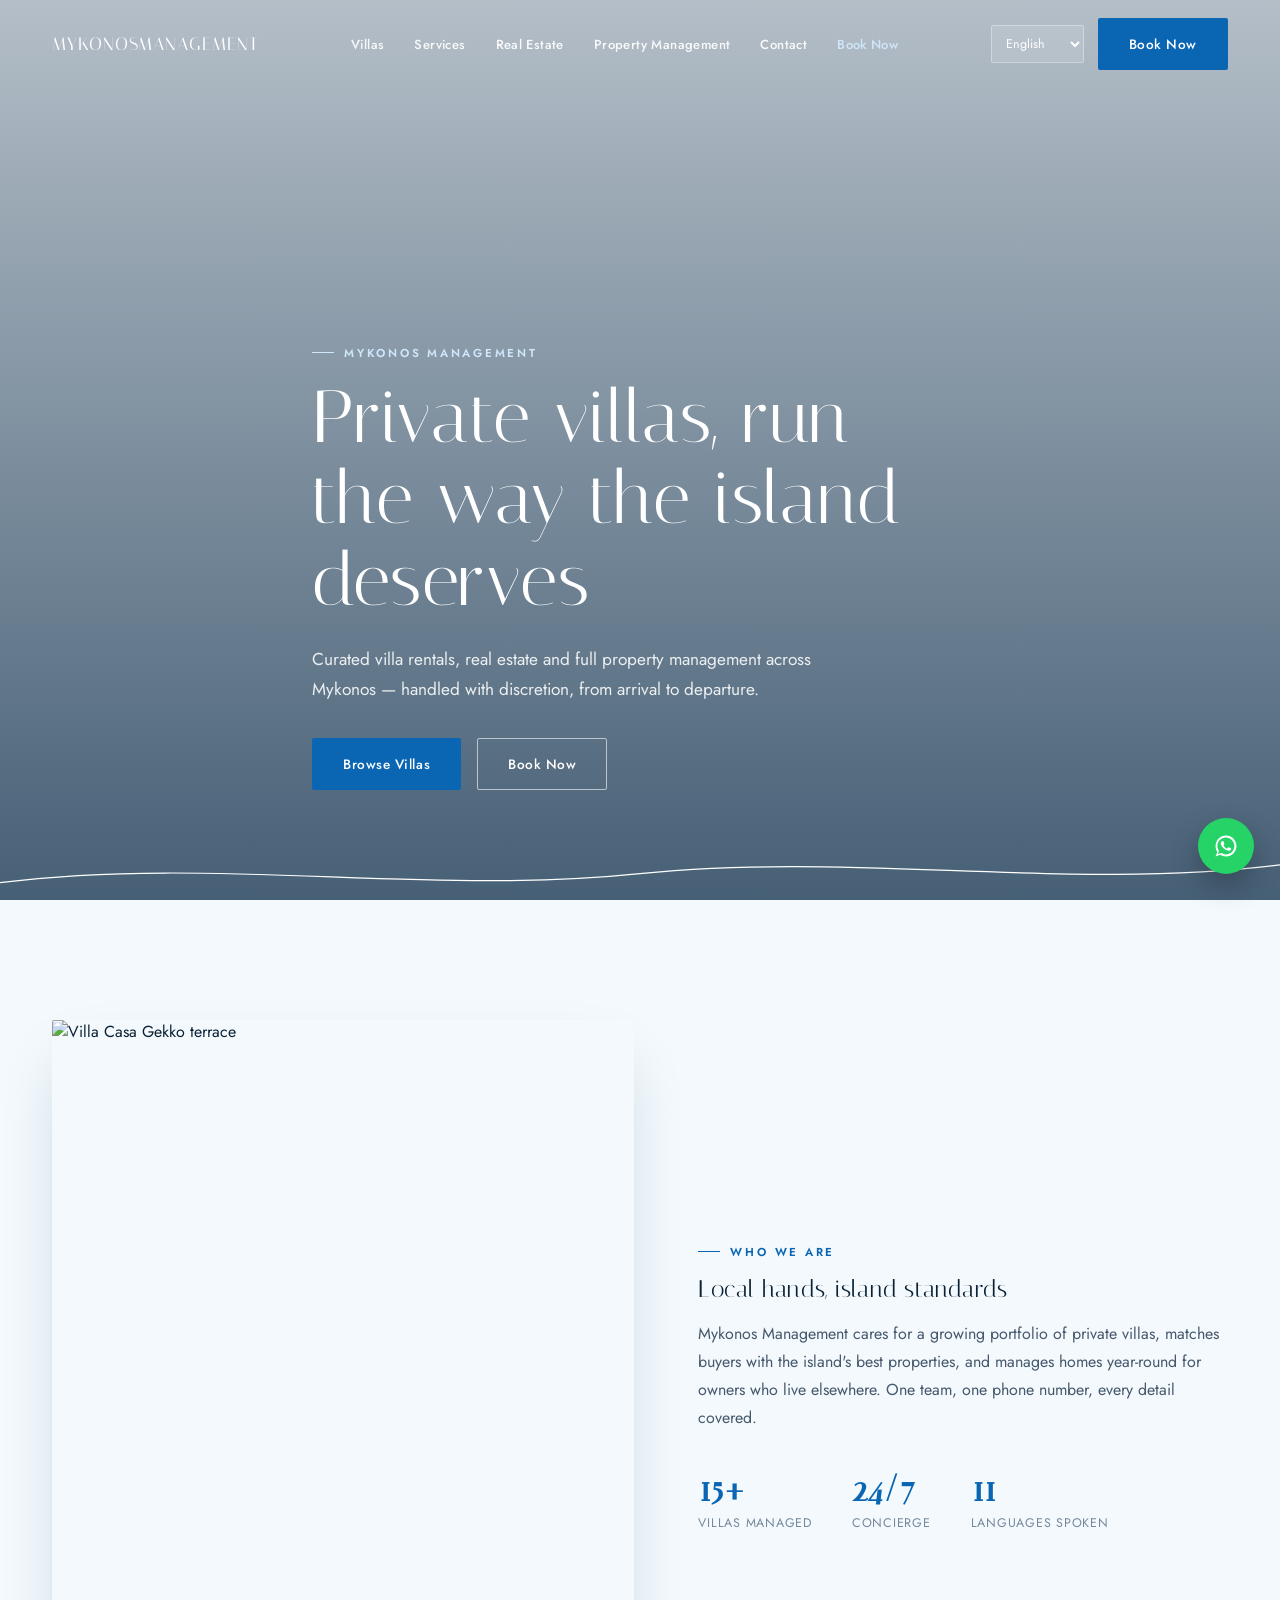
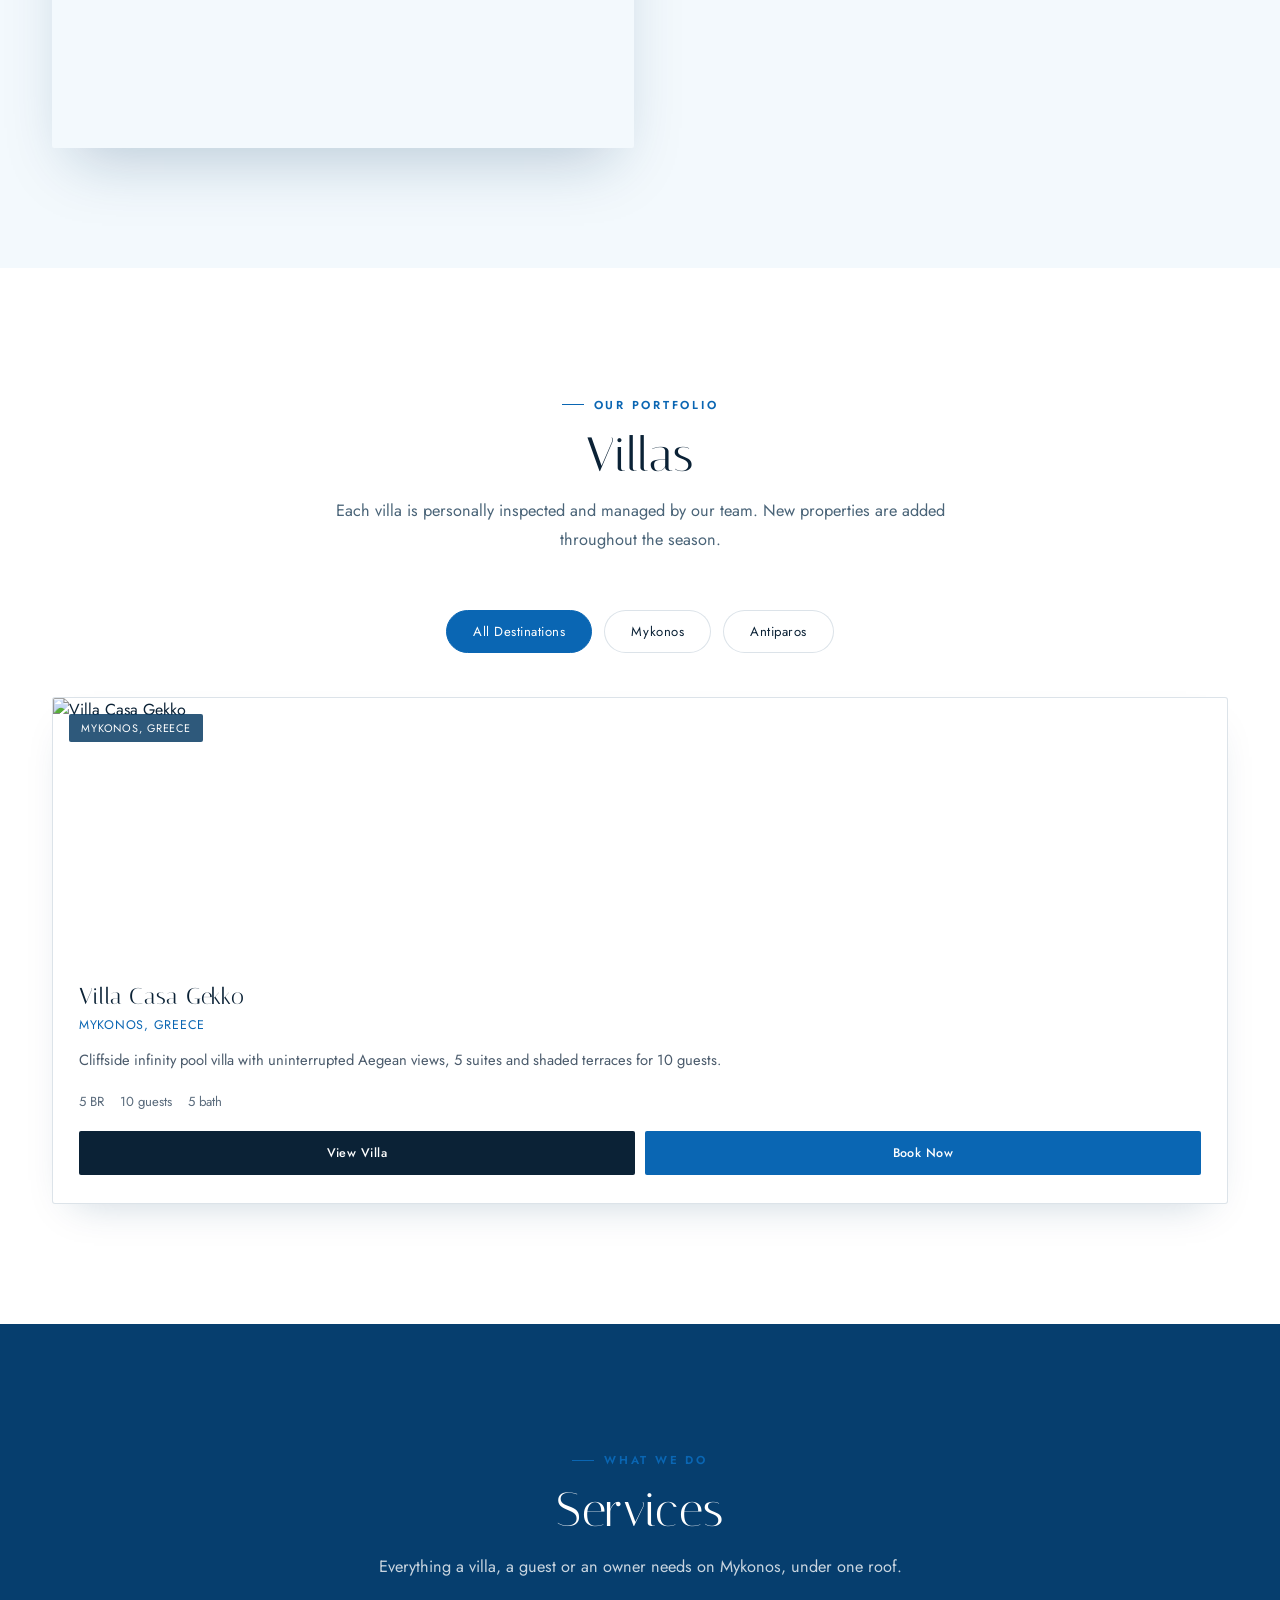
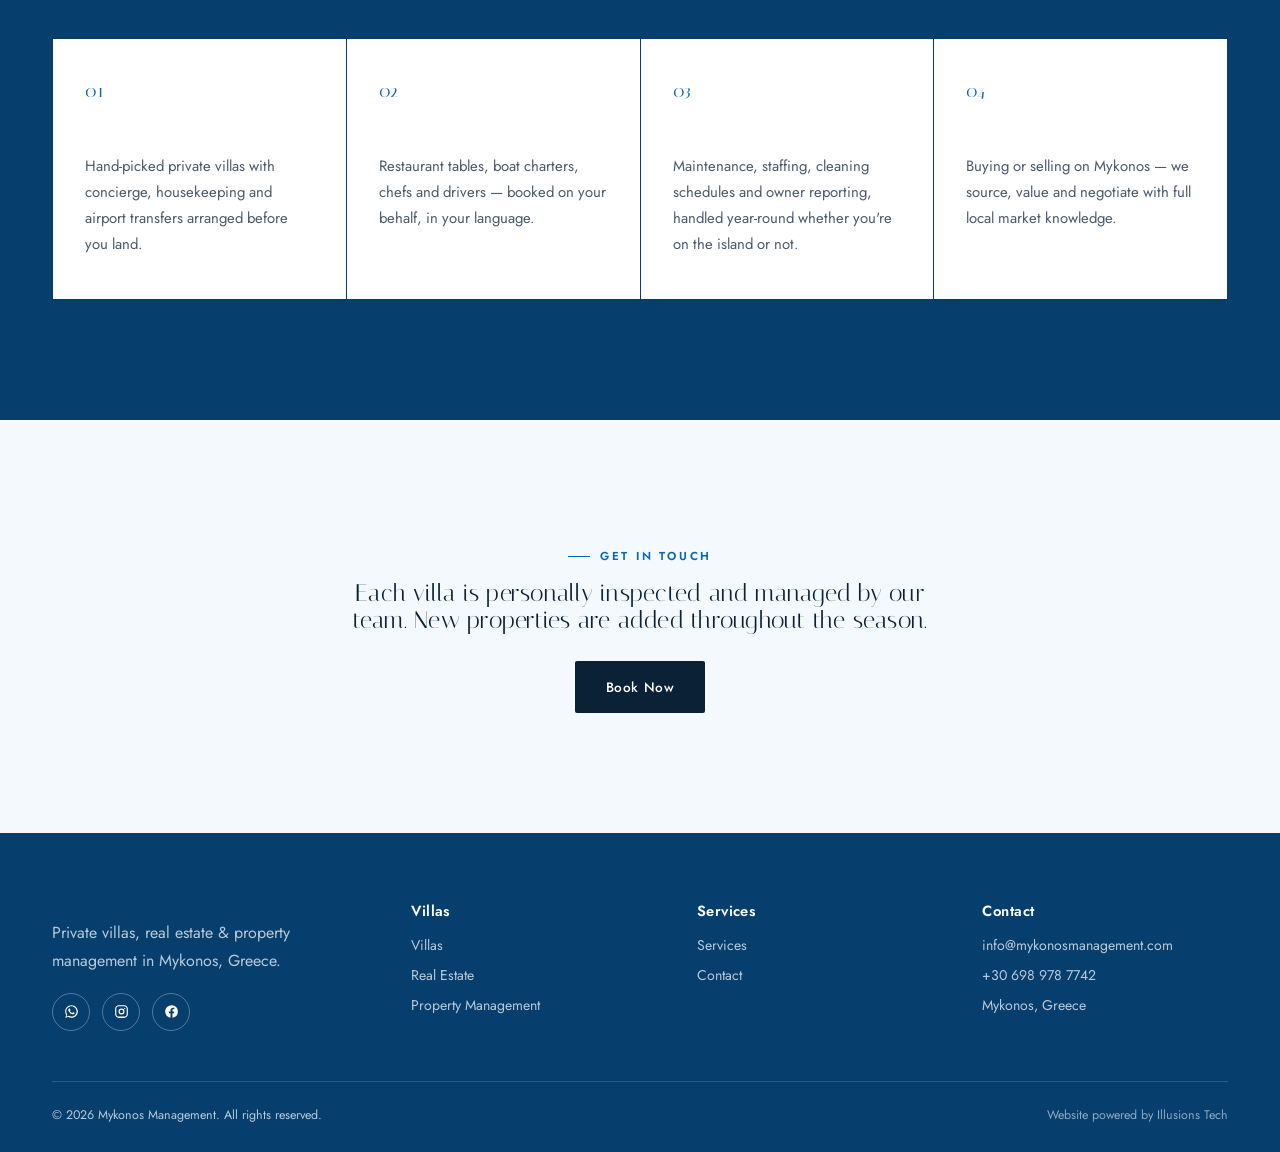
==== index.html @ d759ee47 "Add files via upload" ====
<!DOCTYPE html>
<html lang="en">
<head>
  <meta charset="UTF-8">
  <meta name="viewport" content="width=device-width, initial-scale=1.0">
  <link rel="icon" type="image/jpeg" href="https://i.ibb.co/tTmDKdsp/Whats-App-Image-2026-06-18-at-21-40-55.jpg">
  <link rel="stylesheet" href="assets/css/style.css">
  <title>Mykonos Management — Private Villas, Real Estate &amp; Property Management</title>
  <meta name="description" content="Mykonos Management — private villa rentals, real estate and full property management across Mykonos, Greece.">
  <meta property="og:title" content="Mykonos Management — Private Villas, Real Estate &amp; Property Management">
  <meta property="og:description" content="Mykonos Management — private villa rentals, real estate and full property management across Mykonos, Greece.">
  <meta property="og:type" content="website">

</head>
<body>
  <div id="preloader">
    <img src="https://i.ibb.co/tTmDKdsp/Whats-App-Image-2026-06-18-at-21-40-55.jpg" alt="Mykonos Management" onerror="this.style.display='none'">
    <div class="preloader-bar"><i></i></div>
    <span class="preloader-text">Mykonos Management</span>
  </div>

  <header class="site-header">
    <div class="container header-row">
      <a href="index.html" class="brand">
        <img src="https://i.ibb.co/tTmDKdsp/Whats-App-Image-2026-06-18-at-21-40-55.jpg" alt="Mykonos Management" class="brand-logo" onerror="this.style.display='none'; this.nextElementSibling.style.display='inline-flex';">
        <span class="brand-text" style="display:none;">MYKONOS <b>MANAGEMENT</b></span>
      </a>
      <nav class="main-nav">
        <a href="villas.html" data-i18n="nav_villas">Villas</a>
        <a href="services.html" data-i18n="nav_services">Services</a>
        <a href="real-estate.html" data-i18n="nav_realestate">Real Estate</a>
        <a href="property-management.html" data-i18n="nav_propmgmt">Property Management</a>
        <a href="contact.html" data-i18n="nav_contact">Contact</a>
        <a href="#" data-open-booking data-villa="" data-i18n="nav_book" style="color:#cfe7fb;">Book Now</a>
      </nav>
      <div class="header-actions">
        <select class="lang-select"></select>
        <a href="#" class="btn btn-gold" data-open-booking data-villa="" data-i18n="nav_book">Book Now</a>
        <button class="nav-toggle">&#9776;</button>
      </div>
    </div>
  </header>


  <section class="hero">
    <div class="container hero-inner">
      <div class="eyebrow" data-i18n="hero_eyebrow">Mykonos Management</div>
      <h1 data-i18n="hero_title">Private villas, run the way the island deserves</h1>
      <p class="lead" data-i18n="hero_sub">Curated villa rentals, real estate and full property management across Mykonos — handled with discretion, from arrival to departure.</p>
      <div class="hero-cta">
        <a href="villas.html" class="btn btn-gold" data-i18n="hero_cta">Browse Villas</a>
        <a href="#" class="btn btn-outline" data-open-booking data-i18n="hero_cta2">Book Now</a>
      </div>
    </div>
    <div class="horizon">
      <svg viewBox="0 0 1440 60" preserveAspectRatio="none"><path d="M0,40 C240,10 480,55 720,30 C960,5 1200,50 1440,20" /></svg>
    </div>
  </section>

  <section class="bg-sand">
    <div class="container about-grid reveal">
      <div class="about-media">
        <img src="https://i.ibb.co/Fj5V86J/709554853.jpg" alt="Villa Casa Gekko terrace">
      </div>
      <div>
        <div class="eyebrow" data-i18n="about_eyebrow">Who we are</div>
        <h2 data-i18n="about_title">Local hands, island standards</h2>
        <p style="margin-top:18px;color:#46586c;" data-i18n="about_text">Mykonos Management cares for a growing portfolio of private villas, matches buyers with the island's best properties, and manages homes year-round for owners who live elsewhere. One team, one phone number, every detail covered.</p>
        <div class="stat-row">
          <div class="stat"><b>15+</b><span>Villas Managed</span></div>
          <div class="stat"><b>24/7</b><span>Concierge</span></div>
          <div class="stat"><b>11</b><span>Languages Spoken</span></div>
        </div>
      </div>
    </div>
  </section>

  <section>
    <div class="container">
      <div class="section-head center reveal">
        <div class="eyebrow" data-i18n="villas_eyebrow">Our Portfolio</div>
        <h2 data-i18n="villas_title">Villas</h2>
        <p data-i18n="villas_sub">Each villa is personally inspected and managed by our team. New properties are added throughout the season.</p>
      </div>
      <div class="dest-tabs reveal" id="homeDestTabs">
        <button class="dest-tab active" data-dest="all" data-i18n="dest_all">All Destinations</button>
        <button class="dest-tab" data-dest="mykonos" data-i18n="dest_mykonos">Mykonos</button>
        <button class="dest-tab" data-dest="antiparos" data-i18n="dest_antiparos">Antiparos</button>
      </div>
      <div class="villas-grid reveal" id="villaGrid"></div>
    </div>
  </section>

  <section class="bg-navy">
    <div class="container">
      <div class="section-head center reveal">
        <div class="eyebrow" data-i18n="services_eyebrow">What we do</div>
        <h2 data-i18n="services_title" style="color:#fff;">Services</h2>
        <p data-i18n="services_sub">Everything a villa, a guest or an owner needs on Mykonos, under one roof.</p>
      </div>
    </div>
    <div class="container reveal">
      <div class="services-grid">
        <div class="service-card"><span class="service-num">01</span><h3 data-i18n="service_1_title">Villa Rentals</h3><p data-i18n="service_1_text">Hand-picked private villas with concierge, housekeeping and airport transfers arranged before you land.</p></div>
        <div class="service-card"><span class="service-num">02</span><h3 data-i18n="service_2_title">Guest Concierge</h3><p data-i18n="service_2_text">Restaurant tables, boat charters, chefs and drivers — booked on your behalf, in your language.</p></div>
        <div class="service-card"><span class="service-num">03</span><h3 data-i18n="service_3_title">Property Management</h3><p data-i18n="service_3_text">Maintenance, staffing, cleaning schedules and owner reporting, handled year-round whether you're on the island or not.</p></div>
        <div class="service-card"><span class="service-num">04</span><h3 data-i18n="service_4_title">Real Estate</h3><p data-i18n="service_4_text">Buying or selling on Mykonos — we source, value and negotiate with full local market knowledge.</p></div>
      </div>
    </div>
  </section>

  <section class="bg-sand">
    <div class="container reveal" style="text-align:center;">
      <div class="eyebrow" data-i18n="contact_eyebrow" style="justify-content:center;">Get in touch</div>
      <h2 data-i18n="villas_sub" style="max-width:600px;margin:0 auto 28px;">enquire your villas</h2>
      <a href="#" class="btn btn-navy" data-open-booking data-i18n="hero_cta2">Book Now</a>
    </div>
  </section>

  <script>
    document.addEventListener("DOMContentLoaded", ()=>{
      initDestinationTabs("homeDestTabs", "villaGrid", "all");
      initBookingModal();
      applyLang(getLang());
    });
  </script>


  <footer>
    <div class="container">
      <div class="footer-grid">
        <div>
          <div class="footer-brand">
            <img src="https://i.ibb.co/tTmDKdsp/Whats-App-Image-2026-06-18-at-21-40-55.jpg" alt="logo" onerror="this.style.display='none'">
          </div>
          <p data-i18n="footer_tagline">Private villas, real estate &amp; property management in Mykonos, Greece.</p>
          <div class="social-row">
            <a href="https://wa.me/306989787742" target="_blank" rel="noopener" aria-label="WhatsApp"><svg viewBox="0 0 32 32"><path d="M16.04 4C9.45 4 4.1 9.35 4.1 15.94c0 2.55.74 4.92 2.02 6.92L4 28l5.27-2.1a11.84 11.84 0 0 0 6.77 2.07c6.59 0 11.94-5.35 11.94-11.94S22.63 4 16.04 4Zm0 21.6a9.6 9.6 0 0 1-5.1-1.46l-.37-.22-3.66 1.46.96-3.78-.24-.39a9.55 9.55 0 0 1-1.5-5.27c0-5.34 4.35-9.69 9.7-9.69s9.7 4.35 9.7 9.69-4.35 9.66-9.69 9.66Zm5.34-7.25c-.29-.15-1.73-.85-2-.95-.27-.1-.46-.15-.66.15-.2.29-.75.95-.92 1.14-.17.2-.34.22-.63.07-.29-.14-1.22-.45-2.32-1.43-.86-.76-1.43-1.71-1.6-2-.17-.29-.02-.45.13-.6.13-.13.29-.34.44-.51.15-.17.2-.29.29-.49.1-.2.05-.37-.03-.51-.08-.15-.7-1.69-.96-2.31-.25-.6-.51-.52-.7-.53-.18-.01-.39-.01-.6-.01-.2 0-.52.07-.8.37-.27.29-1.04 1.02-1.04 2.48s1.07 2.87 1.22 3.07c.15.2 2.07 3.16 5.02 4.3 2.95 1.15 2.95.77 3.48.72.53-.05 1.73-.7 1.97-1.39.24-.68.24-1.27.17-1.39-.07-.12-.27-.2-.56-.34Z"/></svg></a>
            <a href="https://www.instagram.com/mykonosmanagement/" target="_blank" rel="noopener" aria-label="Instagram"><svg viewBox="0 0 32 32"><path d="M11.2 4h9.6C24.8 4 28 7.2 28 11.2v9.6c0 4-3.2 7.2-7.2 7.2h-9.6C7.2 28 4 24.8 4 20.8v-9.6C4 7.2 7.2 4 11.2 4Zm-.2 2.2a4.8 4.8 0 0 0-4.8 4.8v9.6a4.8 4.8 0 0 0 4.8 4.8h10a4.8 4.8 0 0 0 4.8-4.8v-9.6a4.8 4.8 0 0 0-4.8-4.8h-10ZM16 10.4a5.6 5.6 0 1 1 0 11.2 5.6 5.6 0 0 1 0-11.2Zm0 2.2a3.4 3.4 0 1 0 0 6.8 3.4 3.4 0 0 0 0-6.8Zm6.1-3.4a1.3 1.3 0 1 1 0 2.6 1.3 1.3 0 0 1 0-2.6Z"/></svg></a>
            <a href="https://www.facebook.com/mykonosmanagement" target="_blank" rel="noopener" aria-label="Facebook"><svg viewBox="0 0 32 32"><path d="M28 16a12 12 0 1 0-13.88 11.86v-8.39h-3.04V16h3.04v-2.6c0-3 1.79-4.66 4.52-4.66 1.31 0 2.68.23 2.68.23v2.95h-1.51c-1.49 0-1.95.92-1.95 1.87V16h3.32l-.53 3.47h-2.79v8.39A12 12 0 0 0 28 16Z"/></svg></a>
          </div>
        </div>
        <div>
          <h4 data-i18n="nav_villas">Villas</h4>
          <ul>
            <li><a href="villas.html" data-i18n="nav_villas">Villas</a></li>
            <li><a href="real-estate.html" data-i18n="nav_realestate">Real Estate</a></li>
            <li><a href="property-management.html" data-i18n="nav_propmgmt">Property Management</a></li>
          </ul>
        </div>
        <div>
          <h4 data-i18n="nav_services">Services</h4>
          <ul>
            <li><a href="services.html" data-i18n="nav_services">Services</a></li>
            <li><a href="contact.html" data-i18n="nav_contact">Contact</a></li>
          </ul>
        </div>
        <div>
          <h4 data-i18n="nav_contact">Contact</h4>
          <ul>
            <li>info@mykonosmanagement.com</li>
            <li>+30 698 978 7742</li>
            <li>Mykonos, Greece</li>
          </ul>
        </div>
      </div>
      <div class="footer-bottom">
        <span>&copy; 2026 Mykonos Management. <span data-i18n="footer_rights">All rights reserved.</span></span>
        <a href="https://kl666v.github.io/illusions.tech/" target="_blank" rel="noopener" class="credit-link">Website powered by Illusions Tech</a>
      </div>
    </div>
  </footer>

  <a href="https://wa.me/306989787742" class="fab" target="_blank" rel="noopener" aria-label="WhatsApp"><svg viewBox="0 0 32 32"><path d="M16.04 4C9.45 4 4.1 9.35 4.1 15.94c0 2.55.74 4.92 2.02 6.92L4 28l5.27-2.1a11.84 11.84 0 0 0 6.77 2.07c6.59 0 11.94-5.35 11.94-11.94S22.63 4 16.04 4Zm0 21.6a9.6 9.6 0 0 1-5.1-1.46l-.37-.22-3.66 1.46.96-3.78-.24-.39a9.55 9.55 0 0 1-1.5-5.27c0-5.34 4.35-9.69 9.7-9.69s9.7 4.35 9.7 9.69-4.35 9.66-9.69 9.66Zm5.34-7.25c-.29-.15-1.73-.85-2-.95-.27-.1-.46-.15-.66.15-.2.29-.75.95-.92 1.14-.17.2-.34.22-.63.07-.29-.14-1.22-.45-2.32-1.43-.86-.76-1.43-1.71-1.6-2-.17-.29-.02-.45.13-.6.13-.13.29-.34.44-.51.15-.17.2-.29.29-.49.1-.2.05-.37-.03-.51-.08-.15-.7-1.69-.96-2.31-.25-.6-.51-.52-.7-.53-.18-.01-.39-.01-.6-.01-.2 0-.52.07-.8.37-.27.29-1.04 1.02-1.04 2.48s1.07 2.87 1.22 3.07c.15.2 2.07 3.16 5.02 4.3 2.95 1.15 2.95.77 3.48.72.53-.05 1.73-.7 1.97-1.39.24-.68.24-1.27.17-1.39-.07-.12-.27-.2-.56-.34Z"/></svg></a>


  <div class="modal-overlay" id="bookingModal">
    <div class="modal-box">
      <button class="modal-close" data-close-booking aria-label="Close">&times;</button>
      <form id="bookingForm">
        <p class="book-line" data-i18n="form_hello">Hello,</p>
        <div class="field-row">
          <span data-i18n="form_name_label">My name is</span>
          <input type="text" class="field" id="bk-name" placeholder="Jon Snow" required>
        </div>
        <p class="field-err" id="err-name" data-i18n="form_required">This field is required.</p>

        <p class="book-line" data-i18n="form_book_intro">and I would like to book a villa in Mykonos</p>
        <input type="hidden" id="bk-villa">
        <div class="field-row">
          <span data-i18n="form_with">with</span>
          <input type="number" min="1" value="1" class="field" style="width:50px" id="bk-bedrooms">
          <span data-i18n="form_bedrooms">bedrooms, for</span>
          <input type="number" min="1" value="1" class="field" style="width:50px" id="bk-guests">
          <span data-i18n="form_persons">persons,</span>
        </div>

        <div class="date-row">
          <div class="date-field">
            <label data-i18n="form_dates">for the dates</label>
            <input type="date" required id="bk-checkin">
          </div>
          <div class="date-field">
            <label data-i18n="form_until">until</label>
            <input type="date" required id="bk-checkout">
          </div>
        </div>

        <p class="book-line" style="margin-top:24px;" data-i18n="form_email_intro">My email is</p>
        <input type="email" class="field" style="width:100%" placeholder="example@example.com" id="bk-email" required>
        <p class="field-err" data-i18n="form_required">This field is required.</p>

        <p class="book-line" data-i18n="form_mobile_intro">and my mobile is</p>
        <input type="tel" class="field" style="width:100%" placeholder="+30 694 567 8901" id="bk-phone" required>
        <p class="field-err" data-i18n="form_required">This field is required.</p>

        <p class="book-line" style="margin-top:20px;" data-i18n="form_comments">Additional comments</p>
        <textarea class="field" id="bk-comments" data-i18n-ph="form_comments_ph" placeholder="Anything else we should know?"></textarea>

        <label class="checkbox-row">
          <input type="checkbox" id="bk-consent">
          <span data-i18n="form_consent">I accept to receive emails with special offers and updates.</span>
        </label>

        <button type="submit" class="btn btn-navy modal-submit" data-i18n="form_submit">Submit Enquiry</button>
      </form>
      <div class="modal-success" id="bookingSuccess">
        <h3 data-i18n="form_sent">Thank you</h3>
        <p data-i18n="form_sent">Thank you — your enquiry has been received. We'll be in touch shortly.</p>
      </div>
    </div>
  </div>


  <div class="modal-overlay" id="realEstateModal">
    <div class="modal-box">
      <button class="modal-close" data-close-booking aria-label="Close">&times;</button>
      <form id="realEstateForm">
        <p class="book-line" data-i18n="form_hello">Hello,</p>
        <div class="field-row">
          <span data-i18n="form_name_label">My name is</span>
          <input type="text" class="field" placeholder="Jon Snow" required>
        </div>
        <p class="field-err" data-i18n="form_required">This field is required.</p>

        <p class="book-line" data-i18n="re_intro">and I would like to</p>
        <div class="radio-row">
          <label><input type="radio" name="re-intent" value="buy" checked> <span data-i18n="re_buy">Buy a villa</span></label>
          <label><input type="radio" name="re-intent" value="sell"> <span data-i18n="re_sell">Sell a villa</span></label>
        </div>

        <p class="book-line" style="margin-top:20px;" data-i18n="re_budget">Budget (optional)</p>
        <input type="text" class="field" style="width:100%" data-i18n-ph="re_budget_ph" placeholder="e.g. €2,000,000">

        <p class="book-line" style="margin-top:20px;" data-i18n="form_email_intro">My email is</p>
        <input type="email" class="field" style="width:100%" placeholder="example@example.com" required>
        <p class="field-err" data-i18n="form_required">This field is required.</p>

        <p class="book-line" data-i18n="form_mobile_intro">and my mobile is</p>
        <input type="tel" class="field" style="width:100%" placeholder="+30 694 567 8901" required>
        <p class="field-err" data-i18n="form_required">This field is required.</p>

        <p class="book-line" style="margin-top:20px;" data-i18n="form_comments">Additional comments</p>
        <textarea class="field" data-i18n-ph="form_comments_ph" placeholder="Anything else we should know?"></textarea>

        <label class="checkbox-row">
          <input type="checkbox">
          <span data-i18n="form_consent">I accept to receive emails with special offers and updates.</span>
        </label>

        <button type="submit" class="btn btn-navy modal-submit" data-i18n="re_submit">Send Enquiry</button>
      </form>
      <div class="modal-success" id="realEstateSuccess">
        <h3 data-i18n="re_sent">Thank you</h3>
        <p data-i18n="re_sent">Thank you — we've received your real estate enquiry and will be in touch shortly.</p>
      </div>
    </div>
  </div>


  <script src="assets/js/translations.js"></script>
  <script src="assets/js/villas-data.js"></script>
  <script src="assets/js/main.js"></script>
  

</body>
</html>
---- assets/css/style.css ----
@import url('https://fonts.googleapis.com/css2?family=Italiana&family=Jost:wght@300;400;500;600;700&display=swap');

:root{
  --blue:#0a66b3;
  --blue-deep:#063e6e;
  --blue-soft:#3f93d6;
  --blue-pale:#eaf4fb;
  --white:#ffffff;
  --sky:#f3f9fd;
  --ink:#0b2236;
  --line:rgba(10,60,100,.14);
  --shadow:0 30px 60px -20px rgba(10,60,100,.25);
  --ease:cubic-bezier(.16,.84,.44,1);
}

*{box-sizing:border-box;}
html{scroll-behavior:smooth;}
body{
  margin:0;
  font-family:'Jost',sans-serif;
  color:var(--ink);
  background:var(--white);
  -webkit-font-smoothing:antialiased;
  overflow-x:hidden;
}
img{max-width:100%;display:block;}
a{color:inherit;text-decoration:none;}
h1,h2,h3,h4{
  font-family:'Italiana',serif;
  font-weight:400;
  margin:0;
  letter-spacing:.01em;
  line-height:1.1;
}
p{line-height:1.75;margin:0;}
.container{max-width:1240px;margin:0 auto;padding:0 32px;}
@media(max-width:640px){.container{padding:0 20px;}}

.eyebrow{
  display:inline-flex;align-items:center;gap:10px;
  font-size:.72rem;letter-spacing:.24em;text-transform:uppercase;
  color:var(--blue);font-weight:600;margin-bottom:16px;
}
.eyebrow::before{content:"";width:22px;height:1px;background:var(--blue);}

.btn{
  display:inline-flex;align-items:center;justify-content:center;gap:8px;
  padding:15px 30px;border-radius:2px;font-size:.85rem;font-weight:500;
  letter-spacing:.04em;cursor:pointer;border:1px solid transparent;
  transition:all .35s var(--ease);white-space:nowrap;font-family:'Jost',sans-serif;
}
.btn-gold,.btn-blue{background:var(--blue);color:var(--white);}
.btn-gold:hover,.btn-blue:hover{background:var(--blue-deep);transform:translateY(-2px);}
.btn-outline{border:1px solid rgba(255,255,255,.6);color:var(--white);}
.btn-outline:hover{background:rgba(255,255,255,.15);}
.btn-navy{background:var(--ink);color:var(--white);}
.btn-navy:hover{background:#000;transform:translateY(-2px);}
.btn-white{background:var(--white);color:var(--blue);}
.btn-white:hover{background:var(--blue-pale);transform:translateY(-2px);}

/* ===== PRELOADER ===== */
#preloader{
  position:fixed;inset:0;background:#fff;z-index:9999;
  display:flex;flex-direction:column;align-items:center;justify-content:center;gap:26px;
  transition:opacity .6s var(--ease),visibility .6s var(--ease);
}
#preloader.hide{opacity:0;visibility:hidden;pointer-events:none;}
#preloader img{width:150px;height:auto;animation:floatLogo 2.6s ease-in-out infinite;}
@keyframes floatLogo{0%,100%{transform:translateY(0);}50%{transform:translateY(-8px);}}
.preloader-bar{width:200px;height:3px;background:var(--blue-pale);border-radius:4px;overflow:hidden;}
.preloader-bar i{display:block;height:100%;width:40%;background:var(--blue);border-radius:4px;
  animation:loadBar 1.1s ease-in-out infinite;}
@keyframes loadBar{0%{transform:translateX(-100%);}100%{transform:translateX(250%);}}
.preloader-text{font-family:'Jost',sans-serif;font-size:.74rem;letter-spacing:.2em;text-transform:uppercase;color:var(--blue);}

/* ===== HEADER ===== */
.site-header{
  position:fixed;top:0;left:0;right:0;z-index:1000;
  padding:18px 0;transition:all .4s var(--ease);
}
.site-header.solid{background:rgba(255,255,255,.97);backdrop-filter:blur(10px);box-shadow:0 2px 24px rgba(10,60,100,.12);padding:12px 0;}
.header-row{display:flex;align-items:center;justify-content:space-between;gap:24px;}
.brand{display:flex;align-items:center;gap:10px;color:var(--white);}
.brand-logo{height:50px;width:auto;object-fit:contain;transition:height .3s var(--ease);}
.site-header.solid .brand-logo{height:40px;}
.brand-text{font-family:'Italiana',serif;font-size:1.15rem;letter-spacing:.05em;color:#fff;}
.site-header.solid .brand-text,.site-header.solid .main-nav a{color:var(--ink);}
.brand-text b{font-weight:400;}

.main-nav{display:flex;align-items:center;gap:30px;}
.main-nav a{
  color:rgba(255,255,255,.92);font-size:.82rem;letter-spacing:.03em;font-weight:500;
  position:relative;padding:6px 0;transition:color .3s;
}
.main-nav a::after{content:"";position:absolute;left:0;right:0;bottom:0;height:1px;background:var(--blue);transform:scaleX(0);transition:transform .3s var(--ease);}
.main-nav a:hover::after,.main-nav a.active::after{transform:scaleX(1);}

.header-actions{display:flex;align-items:center;gap:14px;}
.lang-select{
  background:rgba(255,255,255,.12);color:#fff;border:1px solid rgba(255,255,255,.35);
  border-radius:2px;padding:8px 10px;font-size:.78rem;font-family:'Jost',sans-serif;cursor:pointer;
}
.site-header.solid .lang-select{background:var(--blue-pale);color:var(--ink);border-color:var(--line);}
.lang-select option{color:#111;}

.nav-toggle{display:none;background:none;border:none;color:#fff;font-size:1.6rem;cursor:pointer;}
.site-header.solid .nav-toggle{color:var(--ink);}
@media(max-width:980px){
  .main-nav{position:fixed;inset:0;background:var(--blue-deep);flex-direction:column;justify-content:center;gap:26px;
    transform:translateY(-110%);transition:transform .45s var(--ease);}
  .main-nav.open{transform:translateY(0);}
  .main-nav a{font-size:1.15rem;color:#fff !important;}
  .nav-toggle{display:block;z-index:1100;}
  .header-actions .btn{display:none;}
}

/* ===== HERO ===== */
.hero{
  position:relative;min-height:100vh;display:flex;align-items:flex-end;
  background:linear-gradient(180deg,rgba(6,40,70,.3),rgba(6,40,70,.74)),
             url('https://i.ibb.co/knHYVPP/casagekko-mykonos-04.jpg') center/cover no-repeat;
  color:#fff;padding-bottom:110px;
}
.hero-inner{max-width:720px;}
.hero-inner .eyebrow{color:#cfe7fb;}
.hero-inner .eyebrow::before{background:#cfe7fb;}
.hero h1{font-size:clamp(2.6rem,5.8vw,4.8rem);color:#fff;margin-bottom:22px;
  animation:riseIn 1s var(--ease) both;}
.hero p.lead{font-size:1.08rem;color:rgba(255,255,255,.88);max-width:560px;margin-bottom:34px;
  animation:riseIn 1s .15s var(--ease) both;}
.hero-cta{display:flex;gap:16px;flex-wrap:wrap;animation:riseIn 1s .3s var(--ease) both;}
@keyframes riseIn{from{opacity:0;transform:translateY(24px);}to{opacity:1;transform:translateY(0);}}

.horizon{position:absolute;bottom:0;left:0;width:100%;line-height:0;}
.horizon svg{width:100%;display:block;}
.horizon path{stroke:#fff;stroke-width:1.4;fill:none;
  stroke-dasharray:2200;stroke-dashoffset:2200;animation:drawLine 2.6s 1s var(--ease) forwards;}
@keyframes drawLine{to{stroke-dashoffset:0;}}

/* ===== SECTIONS ===== */
section{padding:120px 0;}
@media(max-width:780px){section{padding:80px 0;}}
.section-head{max-width:640px;margin-bottom:56px;}
.section-head.center{margin-left:auto;margin-right:auto;text-align:center;}
.section-head h2{font-size:clamp(2.1rem,3.8vw,3rem);}
.section-head p{margin-top:16px;color:#4a6478;font-size:1.02rem;}

.bg-sand{background:var(--sky);}
.bg-navy{background:var(--blue-deep);color:#fff;}
.bg-navy .section-head p{color:rgba(255,255,255,.78);}
.bg-navy h2{color:#fff;}

.reveal{opacity:0;transform:translateY(30px);transition:opacity .9s var(--ease),transform .9s var(--ease);}
.reveal.in{opacity:1;transform:translateY(0);}

/* ===== ABOUT ===== */
.about-grid{display:grid;grid-template-columns:1.1fr 1fr;gap:64px;align-items:center;}
.about-media{position:relative;border-radius:2px;overflow:hidden;box-shadow:var(--shadow);}
.about-media img{aspect-ratio:4/5;object-fit:cover;}
.stat-row{display:flex;gap:40px;margin-top:36px;flex-wrap:wrap;}
.stat b{display:block;font-family:'Italiana',serif;font-size:2.2rem;color:var(--blue);}
.stat span{font-size:.78rem;letter-spacing:.06em;text-transform:uppercase;color:#75899b;}
@media(max-width:880px){.about-grid{grid-template-columns:1fr;gap:36px;}}

/* ===== DESTINATION TABS ===== */
.dest-tabs{display:flex;gap:12px;justify-content:center;flex-wrap:wrap;margin-bottom:44px;}
.dest-tab{
  padding:11px 26px;border:1px solid var(--line);border-radius:30px;font-size:.82rem;
  letter-spacing:.04em;cursor:pointer;background:#fff;color:var(--ink);transition:all .3s var(--ease);
  font-family:'Jost',sans-serif;
}
.dest-tab:hover{border-color:var(--blue);}
.dest-tab.active{background:var(--blue);color:#fff;border-color:var(--blue);}

/* ===== VILLAS GRID ===== */
.villas-grid{display:grid;grid-template-columns:repeat(auto-fit,minmax(310px,1fr));gap:32px;}
.villa-card{
  position:relative;border-radius:3px;overflow:hidden;background:#fff;box-shadow:0 18px 40px -22px rgba(10,60,100,.25);
  transition:transform .45s var(--ease),box-shadow .45s var(--ease);border:1px solid var(--line);
}
.villa-card:hover{transform:translateY(-8px);box-shadow:0 30px 55px -20px rgba(10,60,100,.32);}
.villa-card .img-wrap{position:relative;height:260px;overflow:hidden;}
.villa-card .img-wrap img{width:100%;height:100%;object-fit:cover;transition:transform .8s var(--ease);}
.villa-card:hover .img-wrap img{transform:scale(1.08);}
.villa-tag{position:absolute;top:16px;left:16px;background:rgba(10,60,100,.85);color:#fff;font-size:.68rem;
  letter-spacing:.08em;text-transform:uppercase;padding:6px 12px;border-radius:2px;}
.villa-body{padding:26px 26px 28px;}
.villa-body h3{font-size:1.45rem;margin-bottom:6px;}
.villa-loc{color:var(--blue);font-size:.78rem;letter-spacing:.06em;text-transform:uppercase;margin-bottom:14px;display:block;}
.villa-body p{color:#4a5a6b;font-size:.92rem;margin-bottom:18px;}
.villa-meta{display:flex;gap:16px;color:#5a6b7c;font-size:.82rem;margin-bottom:20px;flex-wrap:wrap;}
.villa-meta span{display:flex;align-items:center;gap:6px;}
.villa-actions{display:flex;gap:10px;flex-wrap:wrap;}
.villa-actions .btn{flex:1;padding:12px 16px;font-size:.78rem;}
.empty-state{text-align:center;padding:60px 20px;color:#75899b;font-size:.95rem;}

/* ===== SERVICES ===== */
.services-grid{display:grid;grid-template-columns:repeat(auto-fit,minmax(250px,1fr));gap:1px;background:var(--line);border:1px solid var(--line);}
.service-card{background:#fff;padding:42px 32px;transition:background .35s;}
.service-card:hover{background:var(--sky);}
.service-num{font-family:'Italiana',serif;color:var(--blue);font-size:1.1rem;margin-bottom:18px;display:block;}
.service-card h3{font-size:1.25rem;margin-bottom:12px;}
.service-card p{color:#4a5a6b;font-size:.93rem;}

/* ===== SPLIT (real estate / property mgmt) ===== */
.split{display:grid;grid-template-columns:1fr 1fr;align-items:center;gap:0;}
.split .media{height:100%;min-height:460px;background-size:cover;background-position:center;}
.split .text{padding:80px 64px;}
@media(max-width:900px){.split{grid-template-columns:1fr;}.split .media{min-height:320px;}.split .text{padding:56px 28px;}}

/* ===== FOOTER ===== */
footer{background:var(--blue-deep);color:rgba(255,255,255,.72);padding:70px 0 28px;}
.footer-grid{display:grid;grid-template-columns:1.3fr 1fr 1fr 1fr;gap:40px;margin-bottom:50px;}
.footer-grid h4{color:#fff;font-size:.92rem;margin-bottom:16px;font-family:'Jost',sans-serif;font-weight:600;letter-spacing:.03em;}
.footer-grid ul{list-style:none;padding:0;margin:0;display:flex;flex-direction:column;gap:10px;font-size:.88rem;}
.footer-grid ul a:hover{color:#fff;}
.footer-brand{display:flex;align-items:center;gap:10px;margin-bottom:16px;}
.footer-brand img{height:42px;width:auto;object-fit:contain;}
.social-row{display:flex;gap:12px;margin-top:18px;}
.social-row a{
  width:38px;height:38px;border:1px solid rgba(255,255,255,.3);border-radius:50%;
  display:flex;align-items:center;justify-content:center;transition:.3s;color:#fff;
}
.social-row a svg{width:17px;height:17px;fill:#fff;transition:.3s;}
.social-row a:hover{background:#fff;border-color:#fff;}
.social-row a:hover svg{fill:var(--blue-deep);}
.footer-bottom{border-top:1px solid rgba(255,255,255,.15);padding-top:24px;display:flex;justify-content:space-between;flex-wrap:wrap;gap:10px;font-size:.78rem;}
@media(max-width:780px){.footer-grid{grid-template-columns:1fr 1fr;}}

/* ===== MODALS (booking + real estate) ===== */
.modal-overlay{
  position:fixed;inset:0;background:rgba(6,30,55,.65);backdrop-filter:blur(4px);
  display:flex;align-items:center;justify-content:center;z-index:3000;padding:24px;
  opacity:0;pointer-events:none;transition:opacity .3s var(--ease);
}
.modal-overlay.open{opacity:1;pointer-events:auto;}
.modal-box{
  background:#fff;max-width:560px;width:100%;max-height:88vh;overflow-y:auto;border-radius:3px;
  padding:44px 40px;position:relative;transform:translateY(24px) scale(.98);transition:transform .35s var(--ease);
}
.modal-overlay.open .modal-box{transform:translateY(0) scale(1);}
.modal-close{position:absolute;top:18px;right:18px;width:34px;height:34px;border-radius:50%;border:1px solid var(--line);
  background:none;font-size:1.1rem;cursor:pointer;color:var(--blue-deep);display:flex;align-items:center;justify-content:center;}
.modal-close:hover{background:var(--sky);}
.book-line{font-size:1.02rem;margin:18px 0 6px;color:var(--ink);}
.field{
  border:none;border-bottom:1px dashed #b9cbd9;background:transparent;font-family:'Jost',sans-serif;
  font-size:1.02rem;color:var(--blue-deep);padding:4px 2px;outline:none;min-width:140px;
}
.field:focus{border-bottom:1px solid var(--blue);}
.field-row{display:flex;flex-wrap:wrap;align-items:baseline;gap:6px;}
.field-err{color:#c0392b;font-size:.75rem;display:none;margin:2px 0 10px;}
.field-err.show{display:block;}
.date-row{display:flex;gap:18px;flex-wrap:wrap;margin-top:14px;}
.date-field label{display:block;font-size:.78rem;color:#75899b;margin-bottom:6px;}
.date-field input{border:1px solid var(--line);padding:10px 12px;border-radius:2px;font-family:'Jost',sans-serif;}
textarea.field{width:100%;border:1px solid var(--line);border-bottom:1px solid var(--line);border-radius:2px;padding:12px;min-height:90px;resize:vertical;margin-top:6px;}
.checkbox-row{display:flex;align-items:flex-start;gap:10px;margin:24px 0;font-size:.86rem;color:#4a5a6b;}
.checkbox-row input{margin-top:3px;}
.modal-submit{width:100%;margin-top:6px;}
.modal-success{display:none;text-align:center;padding:30px 0;}
.modal-success.show{display:block;}
.modal-success h3{margin-bottom:10px;}
.radio-row{display:flex;gap:22px;margin:14px 0 6px;}
.radio-row label{display:flex;align-items:center;gap:8px;font-size:.92rem;color:var(--ink);cursor:pointer;}

/* ===== GALLERY / LIGHTBOX ===== */
.gallery-grid{display:grid;grid-template-columns:repeat(auto-fill,minmax(220px,1fr));gap:10px;}
.gallery-grid figure{margin:0;overflow:hidden;border-radius:2px;cursor:pointer;aspect-ratio:1/1;}
.gallery-grid img{width:100%;height:100%;object-fit:cover;transition:transform .5s var(--ease);}
.gallery-grid figure:hover img{transform:scale(1.07);}
.lightbox{position:fixed;inset:0;background:rgba(4,18,32,.96);z-index:4000;display:none;align-items:center;justify-content:center;}
.lightbox.open{display:flex;}
.lightbox img{max-width:90vw;max-height:84vh;object-fit:contain;}
.lightbox-close,.lightbox-prev,.lightbox-next{
  position:absolute;background:rgba(255,255,255,.1);border:1px solid rgba(255,255,255,.3);color:#fff;
  border-radius:50%;width:46px;height:46px;display:flex;align-items:center;justify-content:center;cursor:pointer;font-size:1.3rem;
}
.lightbox-close{top:24px;right:24px;}
.lightbox-prev{left:24px;top:50%;transform:translateY(-50%);}
.lightbox-next{right:24px;top:50%;transform:translateY(-50%);}
.lightbox-counter{position:absolute;bottom:24px;left:50%;transform:translateX(-50%);color:#fff;font-size:.82rem;letter-spacing:.05em;}

/* ===== PAGE HEADER (inner pages) ===== */
.page-hero{
  padding:200px 0 90px;color:#fff;position:relative;overflow:hidden;
  background:linear-gradient(180deg,rgba(6,40,70,.5),rgba(6,40,70,.82)),var(--bg-img) center/cover;
}
.page-hero.has-video{background:var(--ink);}
.hero-video-bg{position:absolute;inset:0;overflow:hidden;}
.hero-video-bg video{
  position:absolute;top:50%;left:50%;width:100%;height:100%;
  object-fit:cover;transform:translate(-50%,-50%);
}
.hero-video-overlay{position:absolute;inset:0;background:linear-gradient(180deg,rgba(6,40,70,.55),rgba(6,40,70,.85));}
.page-hero .container{position:relative;z-index:2;}
.page-hero h1{font-size:clamp(2.3rem,4.8vw,3.4rem);}
.page-hero p{color:rgba(255,255,255,.82);max-width:560px;margin-top:14px;}

/* ===== VIDEO EMBED (aerial tour) ===== */
.video-embed{position:relative;width:100%;padding-bottom:56.25%;border-radius:3px;overflow:hidden;box-shadow:var(--shadow);background:#000;}
.video-embed iframe,.video-embed video{position:absolute;inset:0;width:100%;height:100%;border:0;object-fit:cover;}

/* ===== VILLA LOGO BADGE ===== */
.villa-logo-badge{height:64px;width:auto;object-fit:contain;background:rgba(255,255,255,.92);
  padding:8px 14px;border-radius:3px;margin-bottom:22px;}

/* ===== FOOTER CREDIT ===== */
.credit-link{color:rgba(255,255,255,.55);font-size:.78rem;transition:color .3s;}
.credit-link:hover{color:#fff;}

/* ===== VILLA DETAIL ===== */
.villa-hero-meta{display:flex;gap:28px;flex-wrap:wrap;margin-top:24px;}
.villa-hero-meta div{text-align:left;}
.villa-hero-meta b{display:block;font-family:'Italiana',serif;font-size:1.4rem;}
.villa-hero-meta span{font-size:.72rem;letter-spacing:.07em;text-transform:uppercase;color:rgba(255,255,255,.7);}

/* ===== CONTACT PAGE ===== */
.contact-grid{display:grid;grid-template-columns:1fr 1fr;gap:60px;}
.contact-info-card{background:var(--blue-deep);color:#fff;padding:44px 38px;border-radius:2px;height:fit-content;}
.contact-info-card h3{color:#fff;margin-bottom:18px;}
.contact-info-card .line{display:flex;gap:14px;margin-bottom:16px;font-size:.92rem;color:rgba(255,255,255,.88);}
@media(max-width:880px){.contact-grid{grid-template-columns:1fr;}}

.form-card{background:var(--sky);padding:40px;border-radius:2px;}
@media(max-width:600px){.form-card{padding:26px;}}

/* whatsapp float */
.fab{
  position:fixed;bottom:26px;right:26px;width:56px;height:56px;border-radius:50%;
  background:#25D366;color:#fff;display:flex;align-items:center;justify-content:center;
  box-shadow:0 12px 28px rgba(0,0,0,.25);z-index:900;transition:transform .3s;
}
.fab svg{width:28px;height:28px;fill:#fff;}
.fab:hover{transform:scale(1.08);}

[dir="rtl"] .field-row{direction:rtl;}
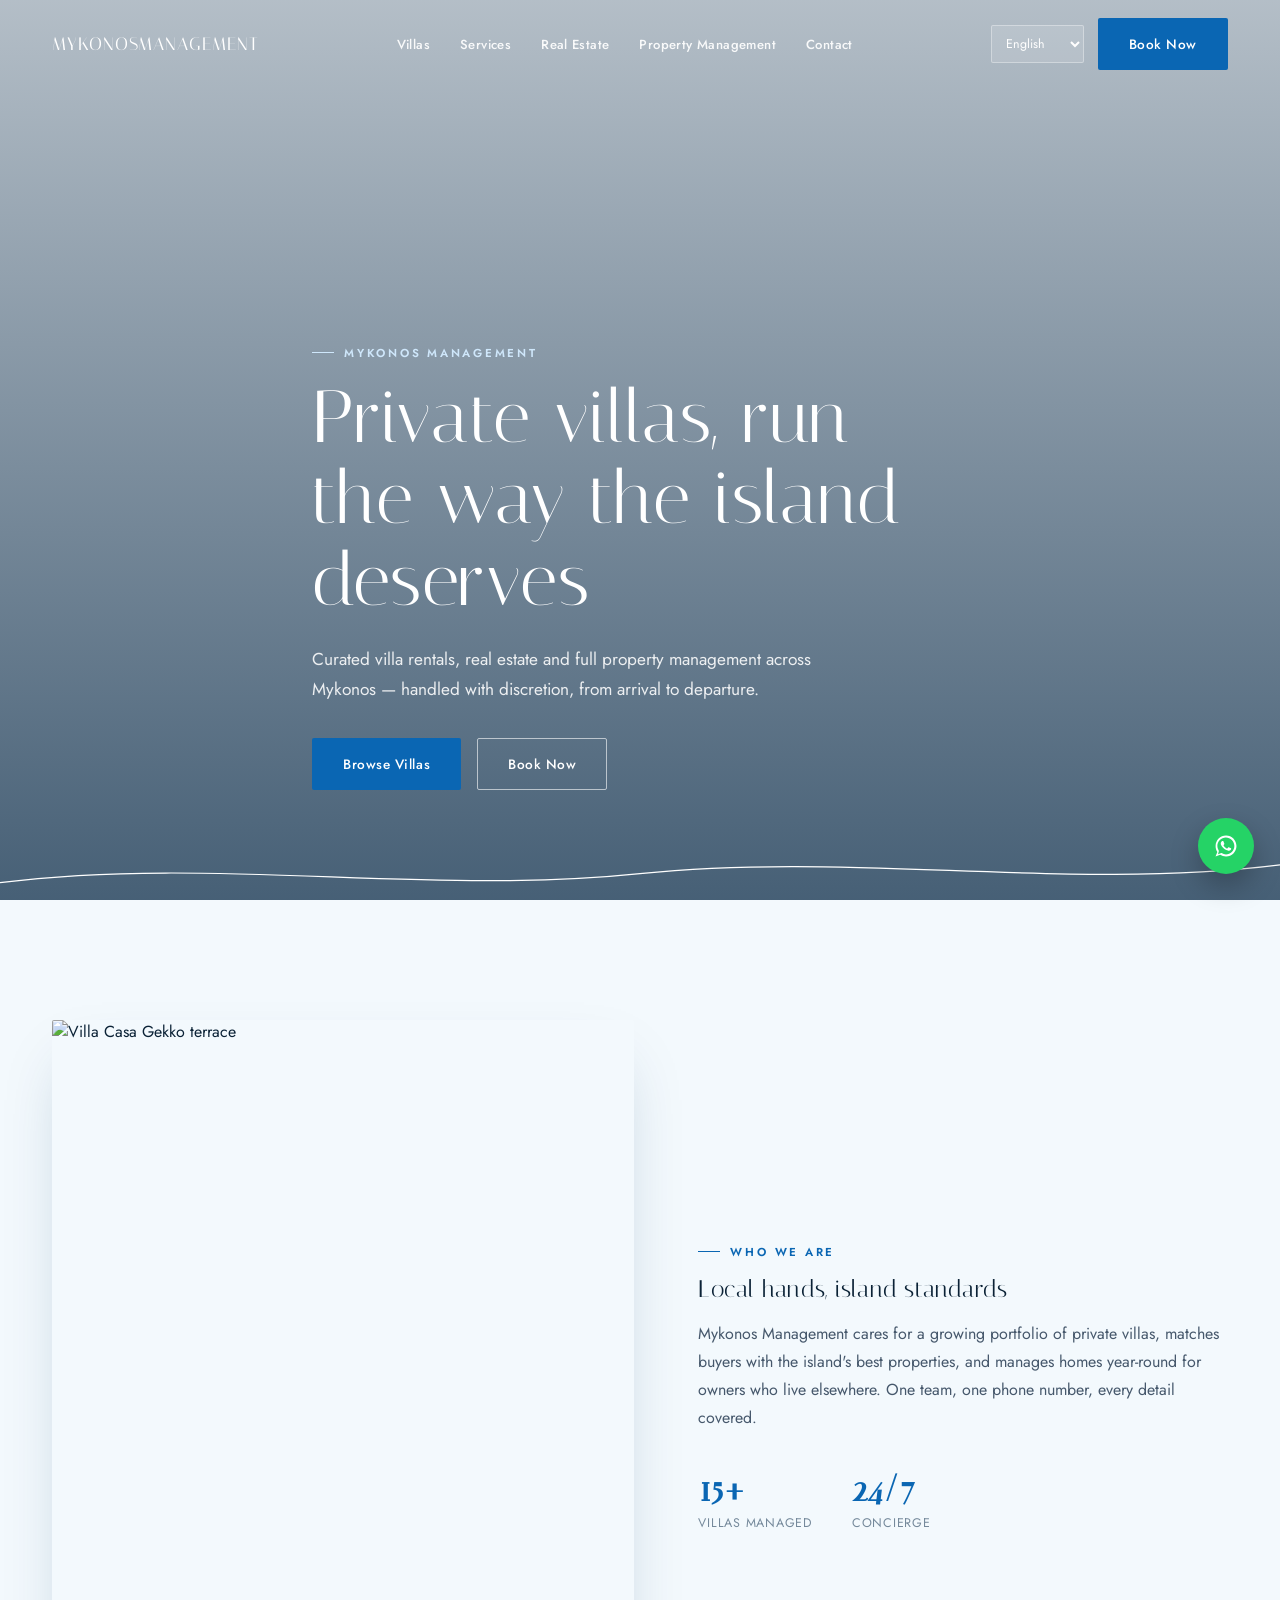
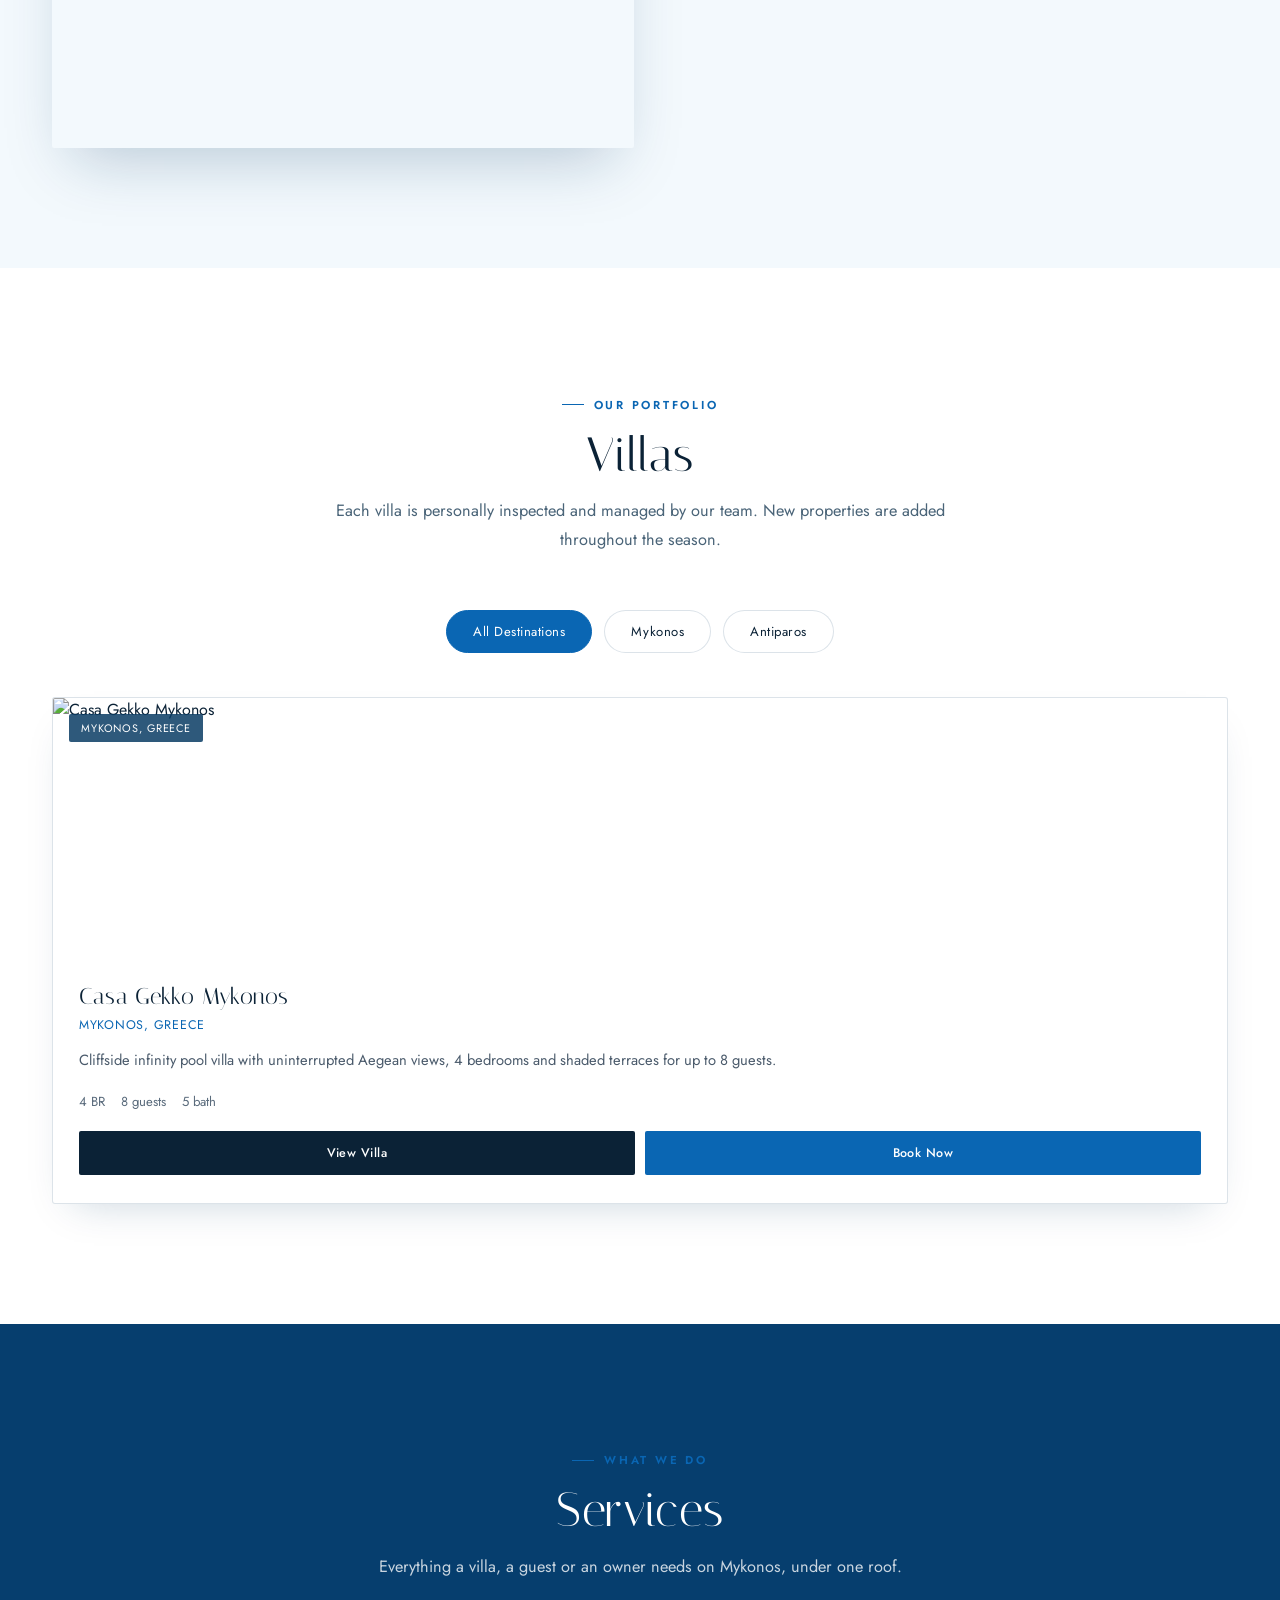
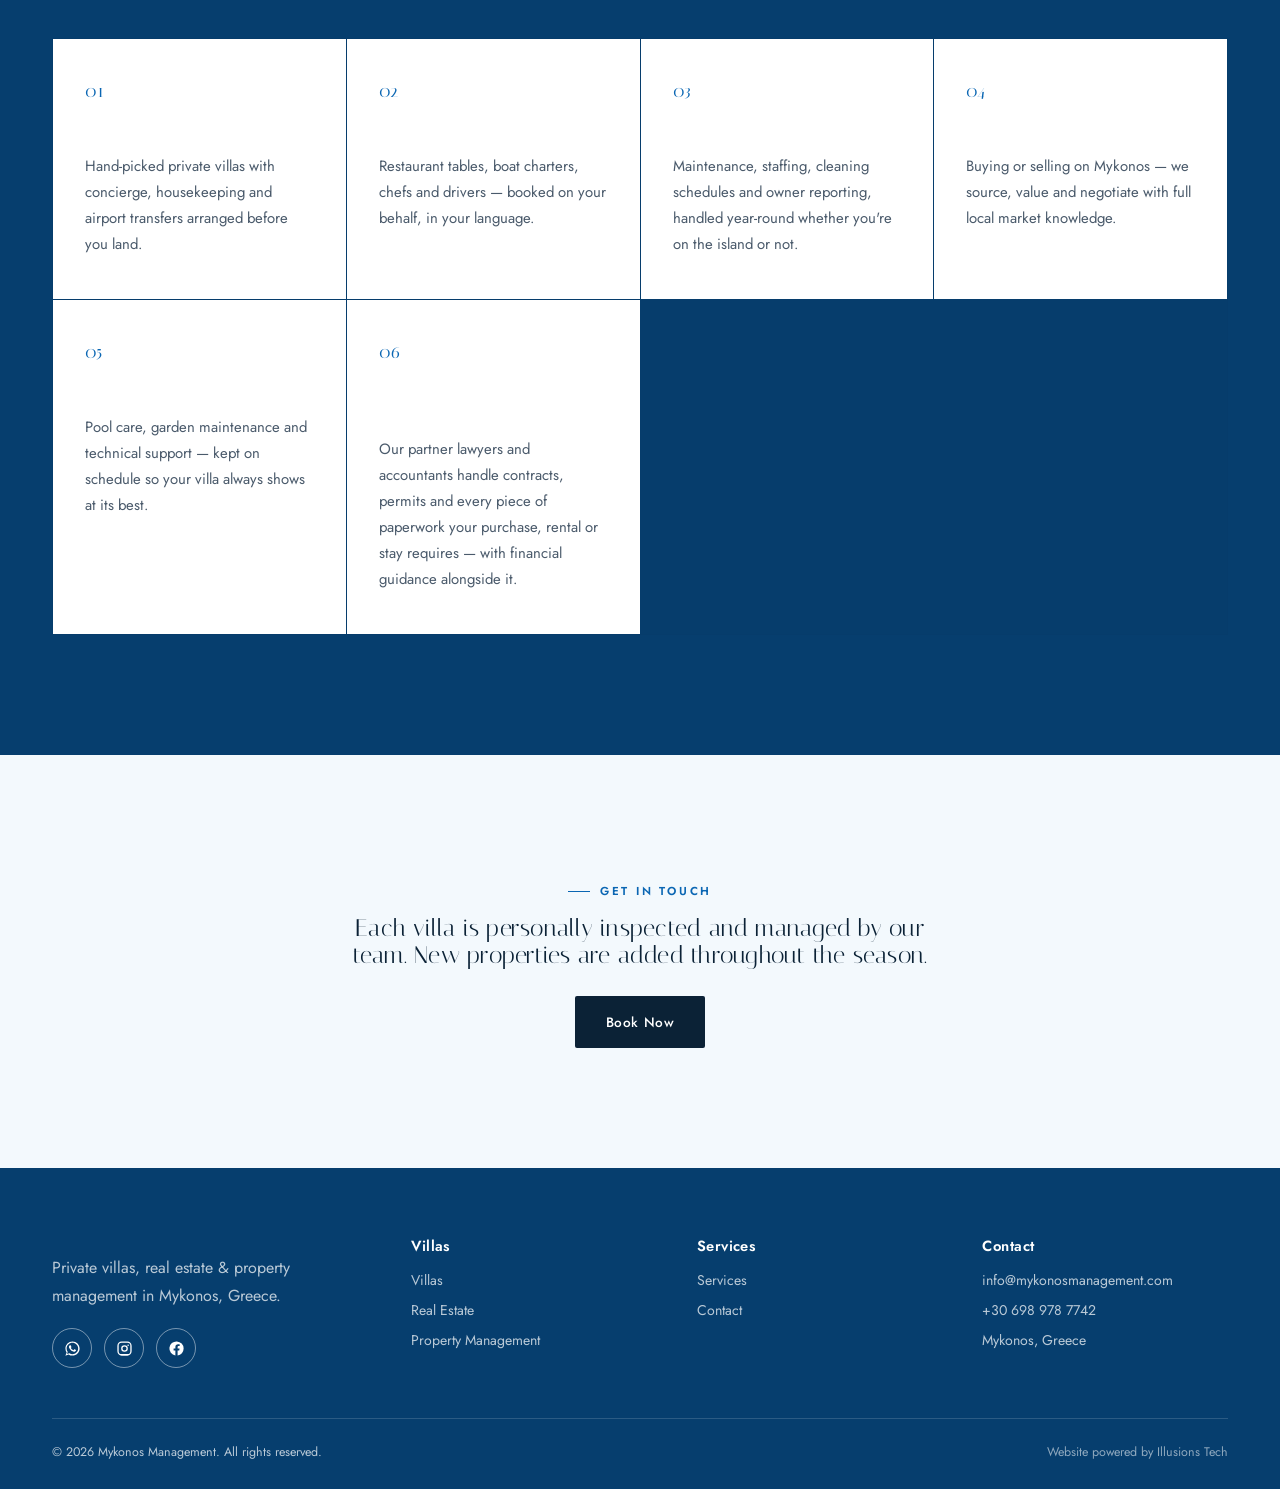
==== commit fd6fc917: "Add files via upload" ====
--- a/index.html
+++ b/index.html
@@ -14,7 +14,7 @@
 </head>
 <body>
   <div id="preloader">
-    <img src="https://i.ibb.co/tTmDKdsp/Whats-App-Image-2026-06-18-at-21-40-55.jpg" alt="Mykonos Management" onerror="this.style.display='none'">
+    <img src="https://i.ibb.co/mrbrYw0R/mykonos-management.png" alt="Mykonos Management" onerror="this.style.display='none'">
     <div class="preloader-bar"><i></i></div>
     <span class="preloader-text">Mykonos Management</span>
   </div>
@@ -31,7 +31,7 @@
         <a href="real-estate.html" data-i18n="nav_realestate">Real Estate</a>
         <a href="property-management.html" data-i18n="nav_propmgmt">Property Management</a>
         <a href="contact.html" data-i18n="nav_contact">Contact</a>
-        <a href="#" data-open-booking data-villa="" data-i18n="nav_book" style="color:#cfe7fb;">Book Now</a>
+        
       </nav>
       <div class="header-actions">
         <select class="lang-select"></select>
@@ -69,7 +69,6 @@
         <div class="stat-row">
           <div class="stat"><b>15+</b><span>Villas Managed</span></div>
           <div class="stat"><b>24/7</b><span>Concierge</span></div>
-          <div class="stat"><b>11</b><span>Languages Spoken</span></div>
         </div>
       </div>
     </div>
@@ -105,6 +104,8 @@
         <div class="service-card"><span class="service-num">02</span><h3 data-i18n="service_2_title">Guest Concierge</h3><p data-i18n="service_2_text">Restaurant tables, boat charters, chefs and drivers — booked on your behalf, in your language.</p></div>
         <div class="service-card"><span class="service-num">03</span><h3 data-i18n="service_3_title">Property Management</h3><p data-i18n="service_3_text">Maintenance, staffing, cleaning schedules and owner reporting, handled year-round whether you're on the island or not.</p></div>
         <div class="service-card"><span class="service-num">04</span><h3 data-i18n="service_4_title">Real Estate</h3><p data-i18n="service_4_text">Buying or selling on Mykonos — we source, value and negotiate with full local market knowledge.</p></div>
+        <div class="service-card"><span class="service-num">05</span><h3 data-i18n="service_5_title">Property Care</h3><p data-i18n="service_5_text">Pool care, garden maintenance and technical support — kept on schedule so your villa always shows at its best.</p></div>
+        <div class="service-card"><span class="service-num">06</span><h3 data-i18n="service_6_title">Legal &amp; Financial Support</h3><p data-i18n="service_6_text">Our partner lawyers and accountants handle contracts, permits and every piece of paperwork your purchase, rental or stay requires — with financial guidance alongside it.</p></div>
       </div>
     </div>
   </section>
@@ -135,9 +136,9 @@
           </div>
           <p data-i18n="footer_tagline">Private villas, real estate &amp; property management in Mykonos, Greece.</p>
           <div class="social-row">
-            <a href="https://wa.me/306989787742" target="_blank" rel="noopener" aria-label="WhatsApp"><svg viewBox="0 0 32 32"><path d="M16.04 4C9.45 4 4.1 9.35 4.1 15.94c0 2.55.74 4.92 2.02 6.92L4 28l5.27-2.1a11.84 11.84 0 0 0 6.77 2.07c6.59 0 11.94-5.35 11.94-11.94S22.63 4 16.04 4Zm0 21.6a9.6 9.6 0 0 1-5.1-1.46l-.37-.22-3.66 1.46.96-3.78-.24-.39a9.55 9.55 0 0 1-1.5-5.27c0-5.34 4.35-9.69 9.7-9.69s9.7 4.35 9.7 9.69-4.35 9.66-9.69 9.66Zm5.34-7.25c-.29-.15-1.73-.85-2-.95-.27-.1-.46-.15-.66.15-.2.29-.75.95-.92 1.14-.17.2-.34.22-.63.07-.29-.14-1.22-.45-2.32-1.43-.86-.76-1.43-1.71-1.6-2-.17-.29-.02-.45.13-.6.13-.13.29-.34.44-.51.15-.17.2-.29.29-.49.1-.2.05-.37-.03-.51-.08-.15-.7-1.69-.96-2.31-.25-.6-.51-.52-.7-.53-.18-.01-.39-.01-.6-.01-.2 0-.52.07-.8.37-.27.29-1.04 1.02-1.04 2.48s1.07 2.87 1.22 3.07c.15.2 2.07 3.16 5.02 4.3 2.95 1.15 2.95.77 3.48.72.53-.05 1.73-.7 1.97-1.39.24-.68.24-1.27.17-1.39-.07-.12-.27-.2-.56-.34Z"/></svg></a>
-            <a href="https://www.instagram.com/mykonosmanagement/" target="_blank" rel="noopener" aria-label="Instagram"><svg viewBox="0 0 32 32"><path d="M11.2 4h9.6C24.8 4 28 7.2 28 11.2v9.6c0 4-3.2 7.2-7.2 7.2h-9.6C7.2 28 4 24.8 4 20.8v-9.6C4 7.2 7.2 4 11.2 4Zm-.2 2.2a4.8 4.8 0 0 0-4.8 4.8v9.6a4.8 4.8 0 0 0 4.8 4.8h10a4.8 4.8 0 0 0 4.8-4.8v-9.6a4.8 4.8 0 0 0-4.8-4.8h-10ZM16 10.4a5.6 5.6 0 1 1 0 11.2 5.6 5.6 0 0 1 0-11.2Zm0 2.2a3.4 3.4 0 1 0 0 6.8 3.4 3.4 0 0 0 0-6.8Zm6.1-3.4a1.3 1.3 0 1 1 0 2.6 1.3 1.3 0 0 1 0-2.6Z"/></svg></a>
-            <a href="https://www.facebook.com/mykonosmanagement" target="_blank" rel="noopener" aria-label="Facebook"><svg viewBox="0 0 32 32"><path d="M28 16a12 12 0 1 0-13.88 11.86v-8.39h-3.04V16h3.04v-2.6c0-3 1.79-4.66 4.52-4.66 1.31 0 2.68.23 2.68.23v2.95h-1.51c-1.49 0-1.95.92-1.95 1.87V16h3.32l-.53 3.47h-2.79v8.39A12 12 0 0 0 28 16Z"/></svg></a>
+            <a href="https://wa.me/306989787742" target="_blank" rel="noopener" aria-label="WhatsApp" class="ic-whatsapp"><svg viewBox="0 0 32 32"><path d="M16.04 4C9.45 4 4.1 9.35 4.1 15.94c0 2.55.74 4.92 2.02 6.92L4 28l5.27-2.1a11.84 11.84 0 0 0 6.77 2.07c6.59 0 11.94-5.35 11.94-11.94S22.63 4 16.04 4Zm0 21.6a9.6 9.6 0 0 1-5.1-1.46l-.37-.22-3.66 1.46.96-3.78-.24-.39a9.55 9.55 0 0 1-1.5-5.27c0-5.34 4.35-9.69 9.7-9.69s9.7 4.35 9.7 9.69-4.35 9.66-9.69 9.66Zm5.34-7.25c-.29-.15-1.73-.85-2-.95-.27-.1-.46-.15-.66.15-.2.29-.75.95-.92 1.14-.17.2-.34.22-.63.07-.29-.14-1.22-.45-2.32-1.43-.86-.76-1.43-1.71-1.6-2-.17-.29-.02-.45.13-.6.13-.13.29-.34.44-.51.15-.17.2-.29.29-.49.1-.2.05-.37-.03-.51-.08-.15-.7-1.69-.96-2.31-.25-.6-.51-.52-.7-.53-.18-.01-.39-.01-.6-.01-.2 0-.52.07-.8.37-.27.29-1.04 1.02-1.04 2.48s1.07 2.87 1.22 3.07c.15.2 2.07 3.16 5.02 4.3 2.95 1.15 2.95.77 3.48.72.53-.05 1.73-.7 1.97-1.39.24-.68.24-1.27.17-1.39-.07-.12-.27-.2-.56-.34Z"/></svg></a>
+            <a href="https://www.instagram.com/mykonosmanagement/" target="_blank" rel="noopener" aria-label="Instagram" class="ic-instagram"><svg viewBox="0 0 32 32"><path d="M11.2 4h9.6C24.8 4 28 7.2 28 11.2v9.6c0 4-3.2 7.2-7.2 7.2h-9.6C7.2 28 4 24.8 4 20.8v-9.6C4 7.2 7.2 4 11.2 4Zm-.2 2.2a4.8 4.8 0 0 0-4.8 4.8v9.6a4.8 4.8 0 0 0 4.8 4.8h10a4.8 4.8 0 0 0 4.8-4.8v-9.6a4.8 4.8 0 0 0-4.8-4.8h-10ZM16 10.4a5.6 5.6 0 1 1 0 11.2 5.6 5.6 0 0 1 0-11.2Zm0 2.2a3.4 3.4 0 1 0 0 6.8 3.4 3.4 0 0 0 0-6.8Zm6.1-3.4a1.3 1.3 0 1 1 0 2.6 1.3 1.3 0 0 1 0-2.6Z"/></svg></a>
+            <a href="https://facebook.com/mykonosmanagement" target="_blank" rel="noopener" aria-label="Facebook" class="ic-facebook"><svg viewBox="0 0 32 32"><path d="M28 16a12 12 0 1 0-13.88 11.86v-8.39h-3.04V16h3.04v-2.6c0-3 1.79-4.66 4.52-4.66 1.31 0 2.68.23 2.68.23v2.95h-1.51c-1.49 0-1.95.92-1.95 1.87V16h3.32l-.53 3.47h-2.79v8.39A12 12 0 0 0 28 16Z"/></svg></a>
           </div>
         </div>
         <div>
@@ -225,7 +226,7 @@
         <button type="submit" class="btn btn-navy modal-submit" data-i18n="form_submit">Submit Enquiry</button>
       </form>
       <div class="modal-success" id="bookingSuccess">
-        <h3 data-i18n="form_sent">Thank you</h3>
+        <h3 data-i18n="form_sent_title">Thank You!</h3>
         <p data-i18n="form_sent">Thank you — your enquiry has been received. We'll be in touch shortly.</p>
       </div>
     </div>
@@ -239,39 +240,39 @@
         <p class="book-line" data-i18n="form_hello">Hello,</p>
         <div class="field-row">
           <span data-i18n="form_name_label">My name is</span>
-          <input type="text" class="field" placeholder="Jon Snow" required>
+          <input type="text" class="field" id="re-name" placeholder="Jon Snow" required>
         </div>
         <p class="field-err" data-i18n="form_required">This field is required.</p>
 
         <p class="book-line" data-i18n="re_intro">and I would like to</p>
         <div class="radio-row">
-          <label><input type="radio" name="re-intent" value="buy" checked> <span data-i18n="re_buy">Buy a villa</span></label>
-          <label><input type="radio" name="re-intent" value="sell"> <span data-i18n="re_sell">Sell a villa</span></label>
+          <label><input type="radio" name="re-intent" id="re-intent-buy" value="buy" checked> <span data-i18n="re_buy">Buy a villa</span></label>
+          <label><input type="radio" name="re-intent" id="re-intent-sell" value="sell"> <span data-i18n="re_sell">Sell a villa</span></label>
         </div>
 
         <p class="book-line" style="margin-top:20px;" data-i18n="re_budget">Budget (optional)</p>
-        <input type="text" class="field" style="width:100%" data-i18n-ph="re_budget_ph" placeholder="e.g. €2,000,000">
+        <input type="text" class="field" id="re-budget" style="width:100%" data-i18n-ph="re_budget_ph" placeholder="e.g. €2,000,000">
 
         <p class="book-line" style="margin-top:20px;" data-i18n="form_email_intro">My email is</p>
-        <input type="email" class="field" style="width:100%" placeholder="example@example.com" required>
+        <input type="email" class="field" id="re-email" style="width:100%" placeholder="example@example.com" required>
         <p class="field-err" data-i18n="form_required">This field is required.</p>
 
         <p class="book-line" data-i18n="form_mobile_intro">and my mobile is</p>
-        <input type="tel" class="field" style="width:100%" placeholder="+30 694 567 8901" required>
+        <input type="tel" class="field" id="re-phone" style="width:100%" placeholder="+30 694 567 8901" required>
         <p class="field-err" data-i18n="form_required">This field is required.</p>
 
         <p class="book-line" style="margin-top:20px;" data-i18n="form_comments">Additional comments</p>
-        <textarea class="field" data-i18n-ph="form_comments_ph" placeholder="Anything else we should know?"></textarea>
+        <textarea class="field" id="re-comments" data-i18n-ph="form_comments_ph" placeholder="Anything else we should know?"></textarea>
 
         <label class="checkbox-row">
-          <input type="checkbox">
+          <input type="checkbox" id="re-consent">
           <span data-i18n="form_consent">I accept to receive emails with special offers and updates.</span>
         </label>
 
         <button type="submit" class="btn btn-navy modal-submit" data-i18n="re_submit">Send Enquiry</button>
       </form>
       <div class="modal-success" id="realEstateSuccess">
-        <h3 data-i18n="re_sent">Thank you</h3>
+        <h3 data-i18n="re_sent_title">Thank You!</h3>
         <p data-i18n="re_sent">Thank you — we've received your real estate enquiry and will be in touch shortly.</p>
       </div>
     </div>
--- a/assets/css/style.css
+++ b/assets/css/style.css
@@ -14,7 +14,11 @@
 }
 
 *{box-sizing:border-box;}
-html{scroll-behavior:smooth;}
+html{scroll-behavior:smooth;scrollbar-color:var(--blue) var(--sky);scrollbar-width:thin;}
+::-webkit-scrollbar{width:11px;height:11px;}
+::-webkit-scrollbar-track{background:var(--sky);}
+::-webkit-scrollbar-thumb{background:var(--blue);border-radius:6px;border:2px solid var(--sky);}
+::-webkit-scrollbar-thumb:hover{background:var(--blue-deep);}
 body{
   margin:0;
   font-family:'Jost',sans-serif;
@@ -76,13 +80,23 @@
 /* ===== HEADER ===== */
 .site-header{
   position:fixed;top:0;left:0;right:0;z-index:1000;
-  padding:18px 0;transition:all .4s var(--ease);
-}
-.site-header.solid{background:rgba(255,255,255,.97);backdrop-filter:blur(10px);box-shadow:0 2px 24px rgba(10,60,100,.12);padding:12px 0;}
+  padding:18px 0;transition:padding .4s var(--ease);
+}
+/* Background lives on a ::before layer (not the header itself) so that
+   backdrop-filter never becomes the containing block for the fixed
+   mobile nav overlay — that was the cause of the "menu cut off when
+   scrolled" bug. */
+.site-header::before{
+  content:"";position:absolute;inset:0;z-index:-1;opacity:0;
+  background:rgba(255,255,255,.97);box-shadow:0 2px 24px rgba(10,60,100,.12);
+  transition:opacity .4s var(--ease);
+}
+.site-header.solid::before{opacity:1;backdrop-filter:blur(10px);}
+.site-header.solid{padding:12px 0;}
 .header-row{display:flex;align-items:center;justify-content:space-between;gap:24px;}
 .brand{display:flex;align-items:center;gap:10px;color:var(--white);}
-.brand-logo{height:50px;width:auto;object-fit:contain;transition:height .3s var(--ease);}
-.site-header.solid .brand-logo{height:40px;}
+.brand-logo{height:76px;width:auto;object-fit:contain;transition:height .3s var(--ease);}
+.site-header.solid .brand-logo{height:52px;}
 .brand-text{font-family:'Italiana',serif;font-size:1.15rem;letter-spacing:.05em;color:#fff;}
 .site-header.solid .brand-text,.site-header.solid .main-nav a{color:var(--ink);}
 .brand-text b{font-weight:400;}
@@ -106,8 +120,8 @@
 .nav-toggle{display:none;background:none;border:none;color:#fff;font-size:1.6rem;cursor:pointer;}
 .site-header.solid .nav-toggle{color:var(--ink);}
 @media(max-width:980px){
-  .main-nav{position:fixed;inset:0;background:var(--blue-deep);flex-direction:column;justify-content:center;gap:26px;
-    transform:translateY(-110%);transition:transform .45s var(--ease);}
+  .main-nav{position:fixed;top:0;left:0;right:0;bottom:0;background:var(--blue-deep);flex-direction:column;justify-content:center;gap:26px;
+    overflow-y:auto;padding:80px 24px;transform:translateY(-110%);transition:transform .45s var(--ease);}
   .main-nav.open{transform:translateY(0);}
   .main-nav a{font-size:1.15rem;color:#fff !important;}
   .nav-toggle{display:block;z-index:1100;}
@@ -218,12 +232,15 @@
 .footer-brand img{height:42px;width:auto;object-fit:contain;}
 .social-row{display:flex;gap:12px;margin-top:18px;}
 .social-row a{
-  width:38px;height:38px;border:1px solid rgba(255,255,255,.3);border-radius:50%;
-  display:flex;align-items:center;justify-content:center;transition:.3s;color:#fff;
-}
-.social-row a svg{width:17px;height:17px;fill:#fff;transition:.3s;}
-.social-row a:hover{background:#fff;border-color:#fff;}
-.social-row a:hover svg{fill:var(--blue-deep);}
+  width:40px;height:40px;border-radius:50%;background:transparent;
+  border:1px solid rgba(255,255,255,.45);
+  display:flex;align-items:center;justify-content:center;transition:.3s;
+}
+.social-row a svg{width:19px;height:19px;fill:#fff;transition:.3s;}
+.social-row a:hover{background:rgba(255,255,255,.12);border-color:#fff;}
+.social-row a.ic-whatsapp svg{fill:#ffffff;}
+.social-row a.ic-instagram svg{fill:#ffffff;}
+.social-row a.ic-facebook svg{fill:#ffffff;}
 .footer-bottom{border-top:1px solid rgba(255,255,255,.15);padding-top:24px;display:flex;justify-content:space-between;flex-wrap:wrap;gap:10px;font-size:.78rem;}
 @media(max-width:780px){.footer-grid{grid-template-columns:1fr 1fr;}}
 
@@ -302,8 +319,8 @@
 .video-embed iframe,.video-embed video{position:absolute;inset:0;width:100%;height:100%;border:0;object-fit:cover;}
 
 /* ===== VILLA LOGO BADGE ===== */
-.villa-logo-badge{height:64px;width:auto;object-fit:contain;background:rgba(255,255,255,.92);
-  padding:8px 14px;border-radius:3px;margin-bottom:22px;}
+.villa-logo-badge{height:96px;width:auto;object-fit:contain;background:rgba(255,255,255,.96);
+  padding:12px 20px;border-radius:4px;margin-bottom:24px;box-shadow:0 10px 26px rgba(0,0,0,.25);}
 
 /* ===== FOOTER CREDIT ===== */
 .credit-link{color:rgba(255,255,255,.55);font-size:.78rem;transition:color .3s;}
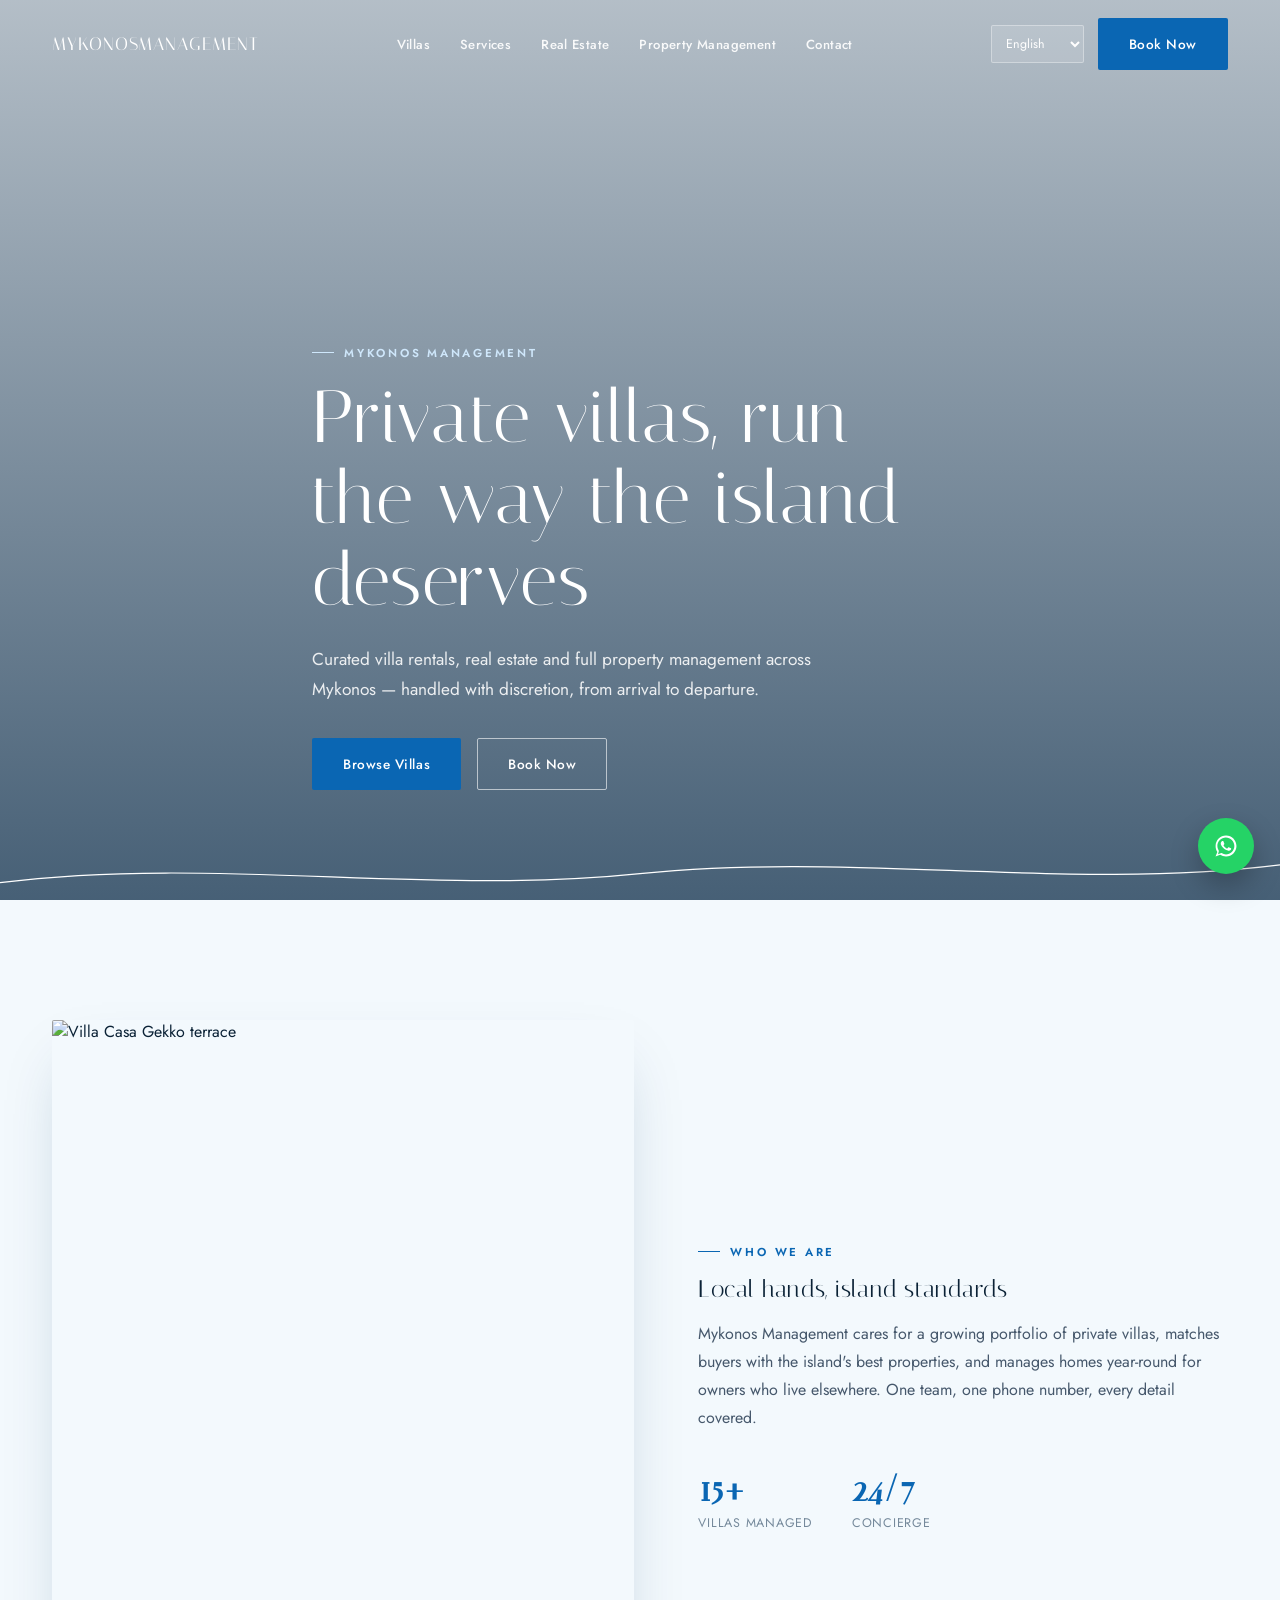
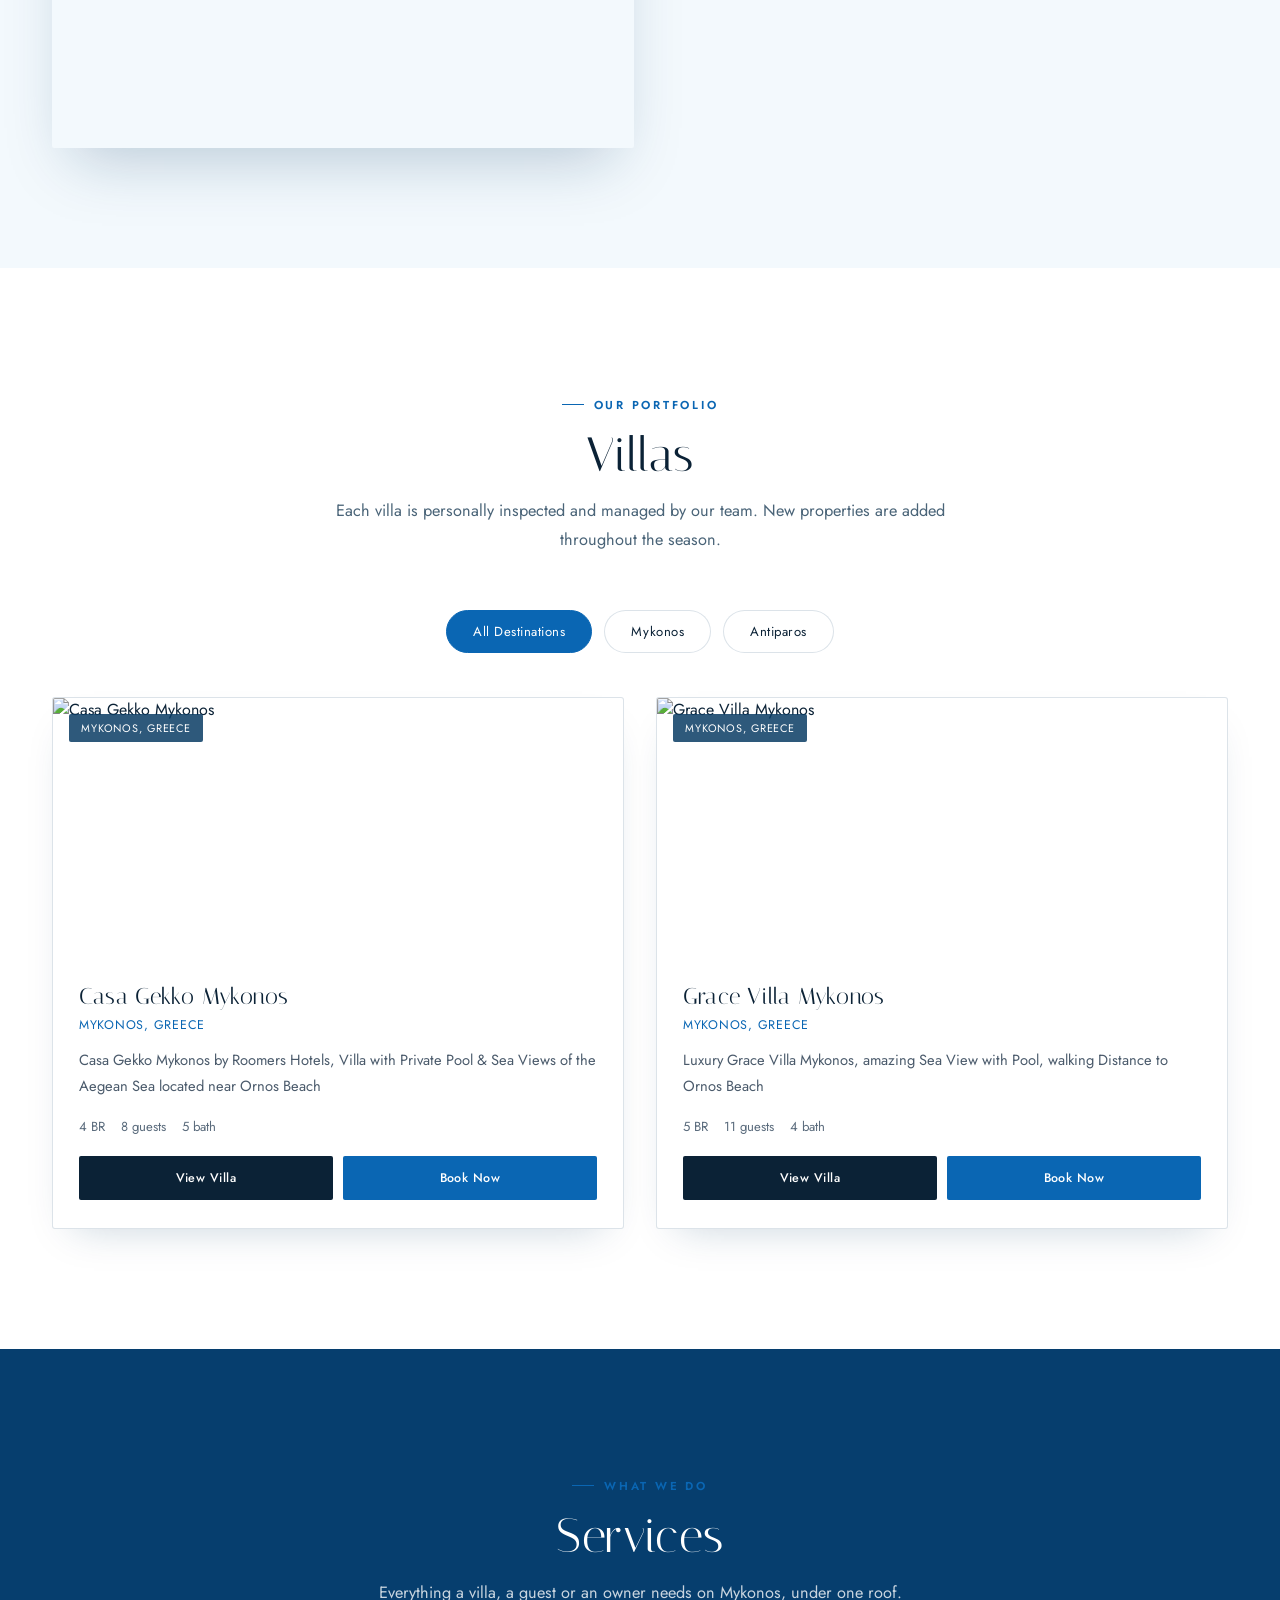
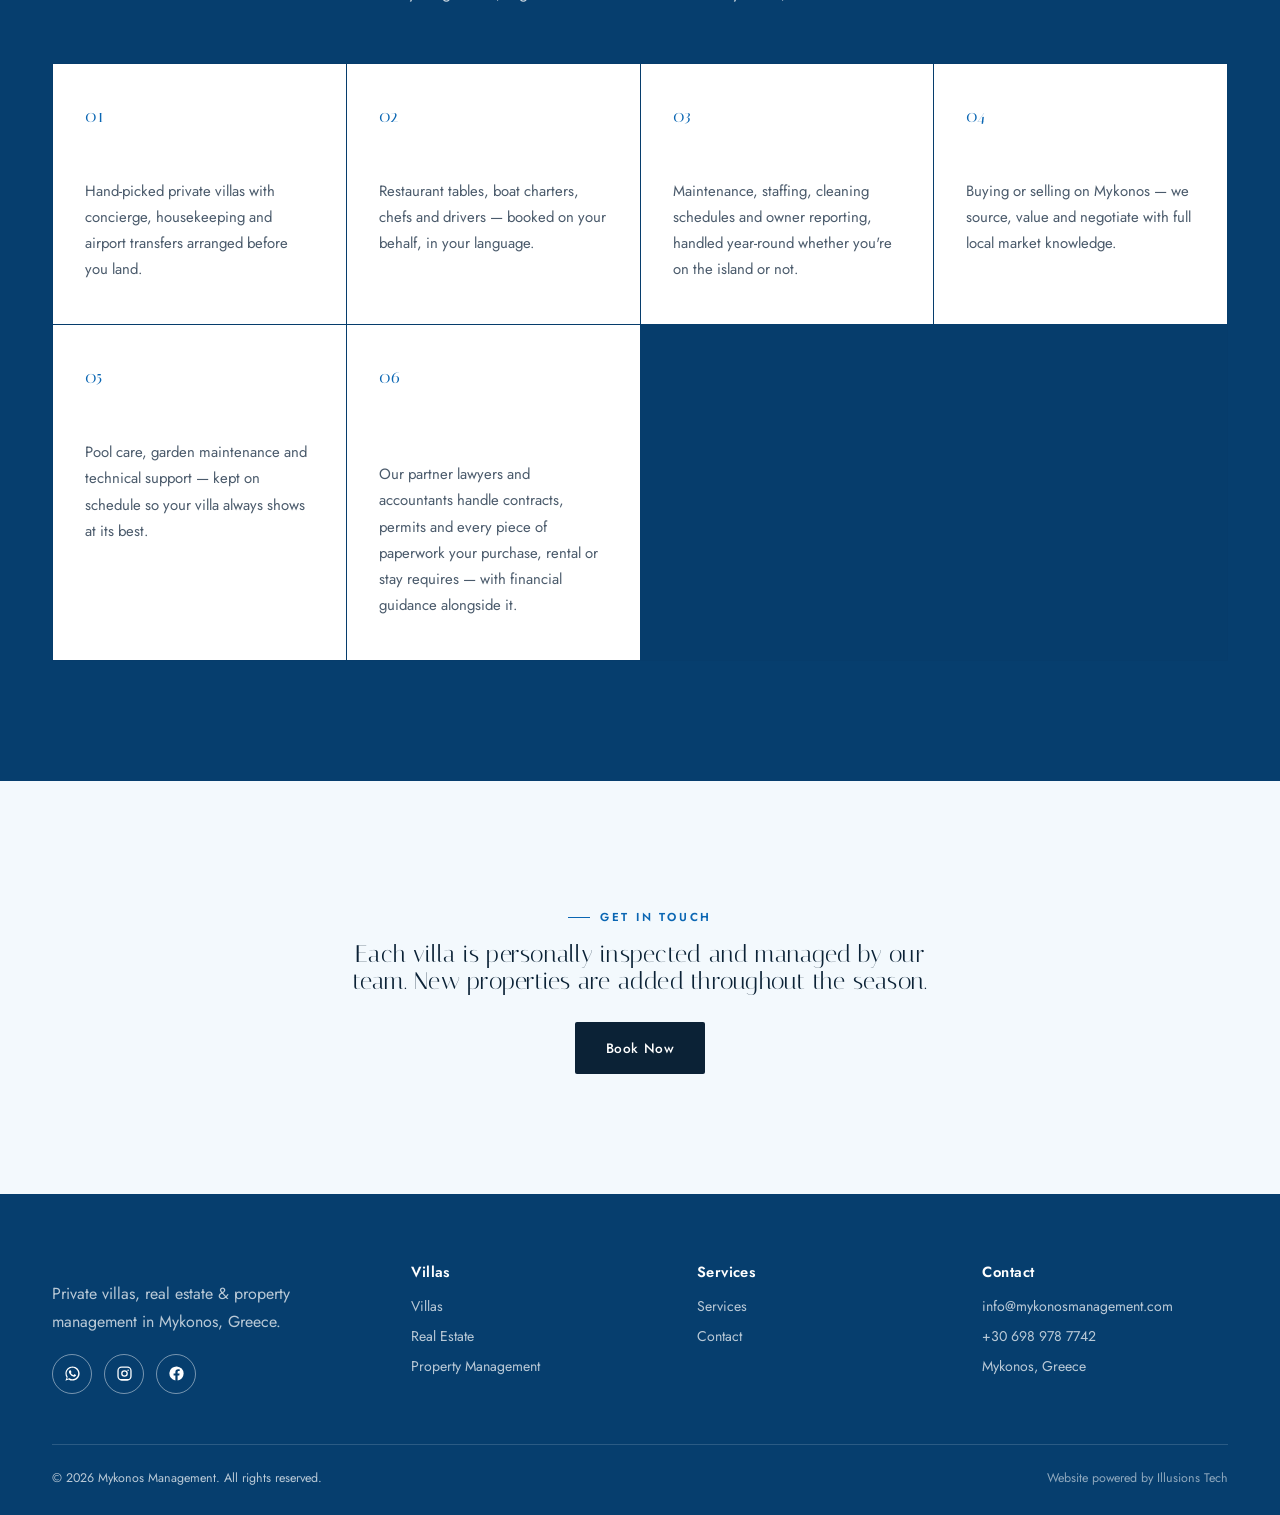
==== commit 846ce937: "Update index.html" ====
--- a/index.html
+++ b/index.html
@@ -84,7 +84,7 @@
       <div class="dest-tabs reveal" id="homeDestTabs">
         <button class="dest-tab active" data-dest="all" data-i18n="dest_all">All Destinations</button>
         <button class="dest-tab" data-dest="mykonos" data-i18n="dest_mykonos">Mykonos</button>
-        <button class="dest-tab" data-dest="antiparos" data-i18n="dest_antiparos">Antiparos</button>
+        <button class="dest-tab" data-dest="antiparos" data-i18n="dest_antiparos">Albania</button>
       </div>
       <div class="villas-grid reveal" id="villaGrid"></div>
     </div>
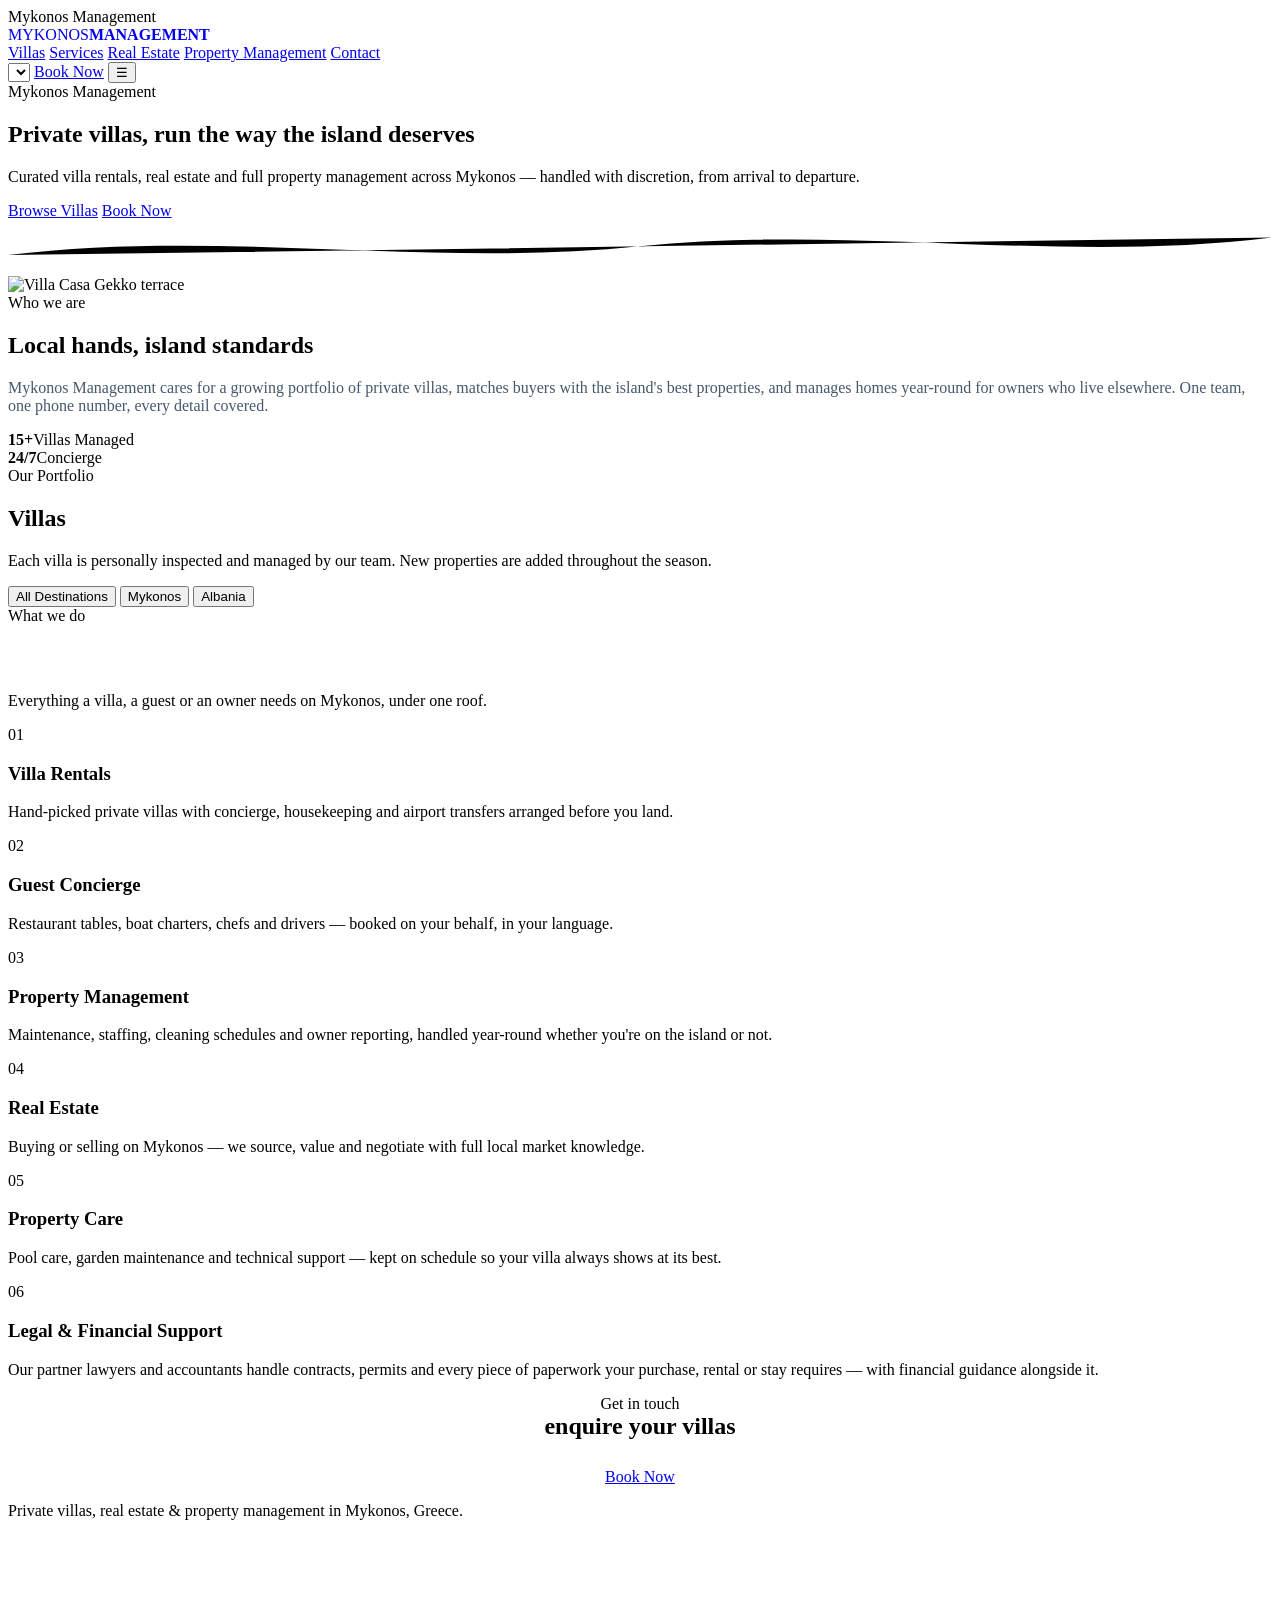
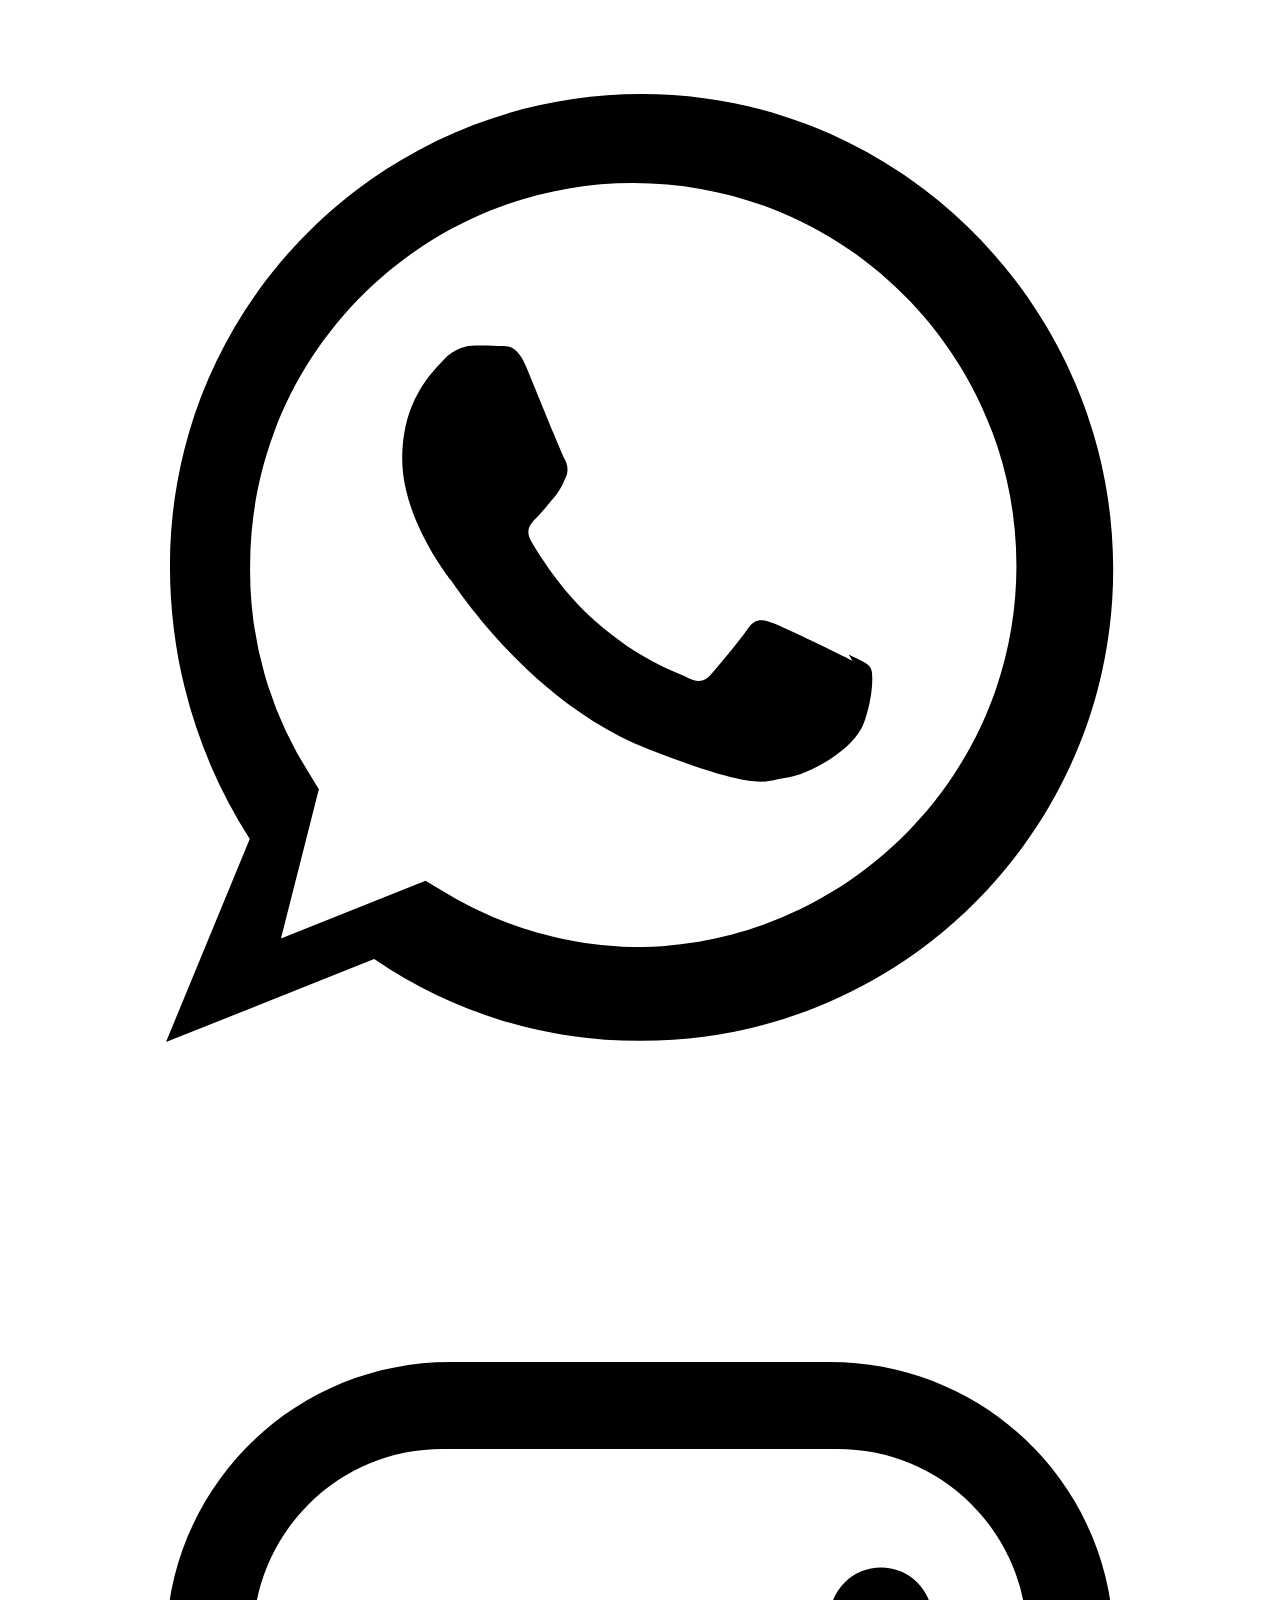
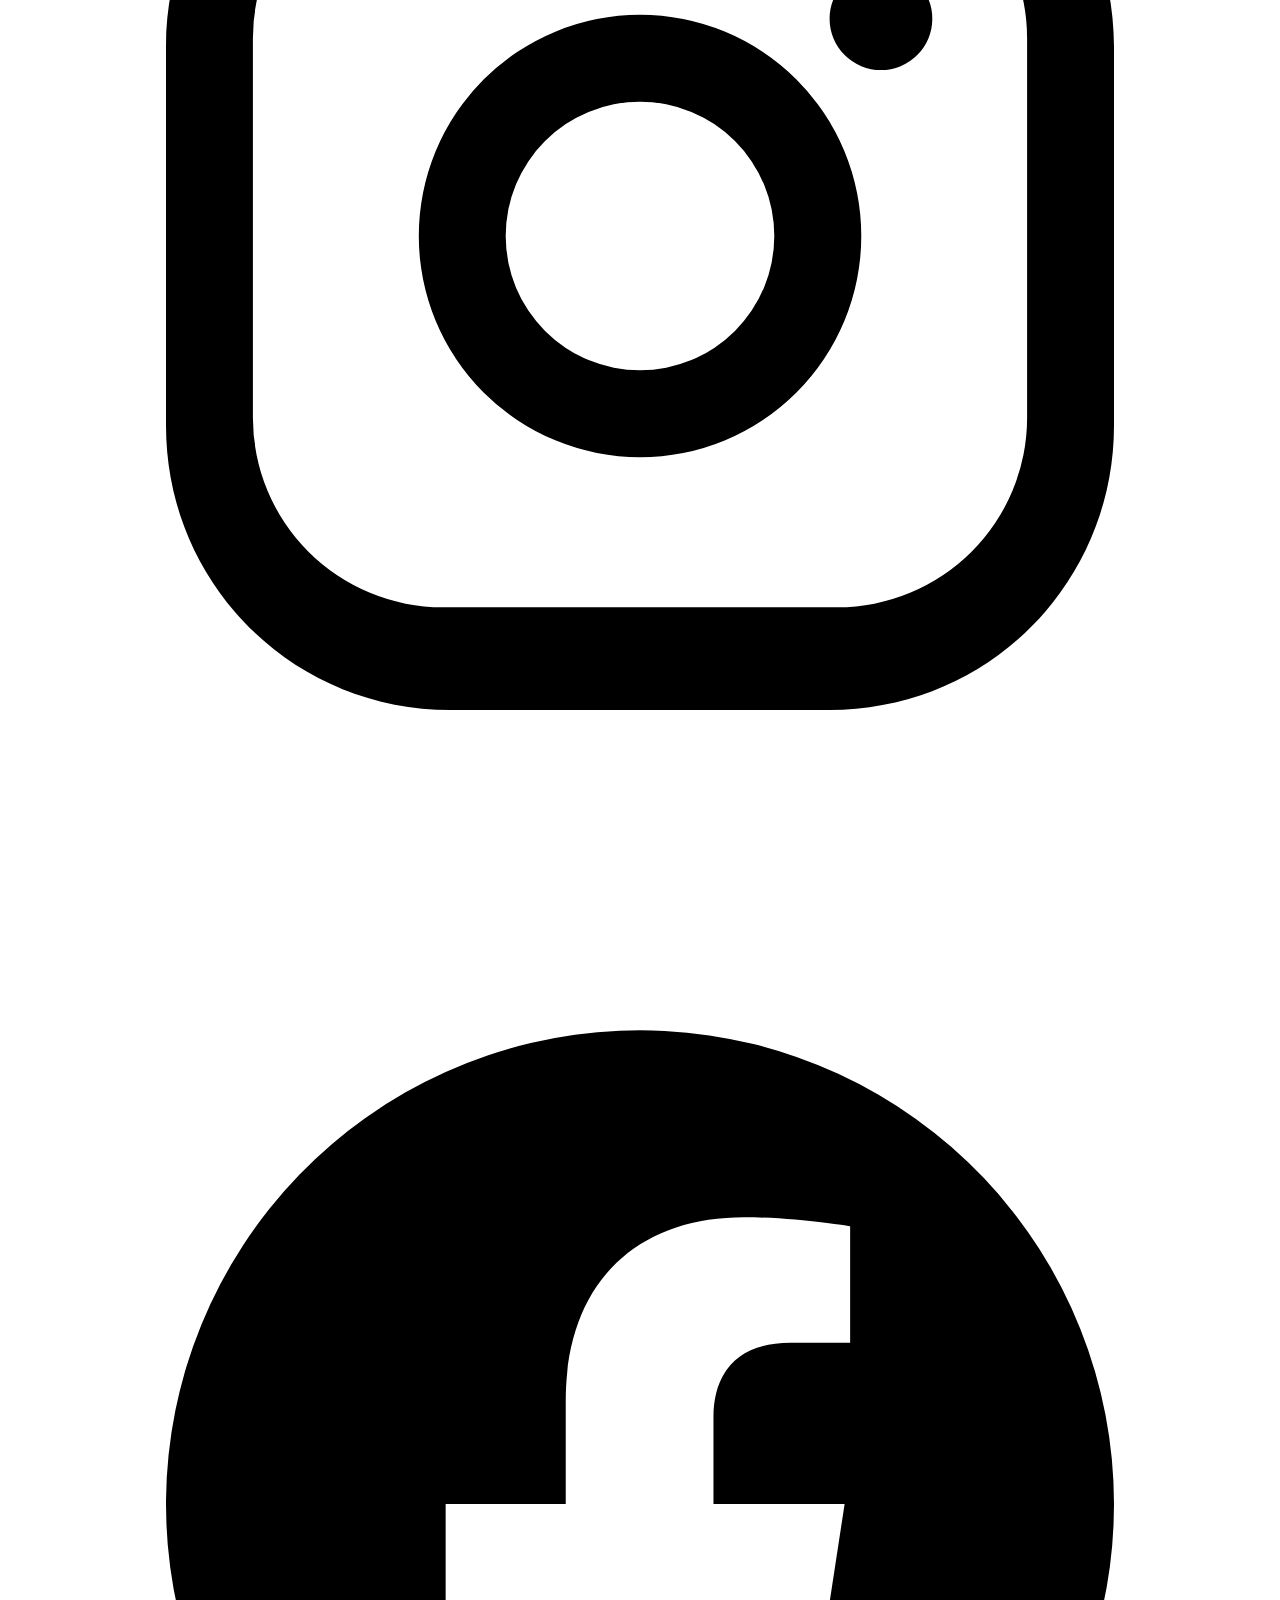
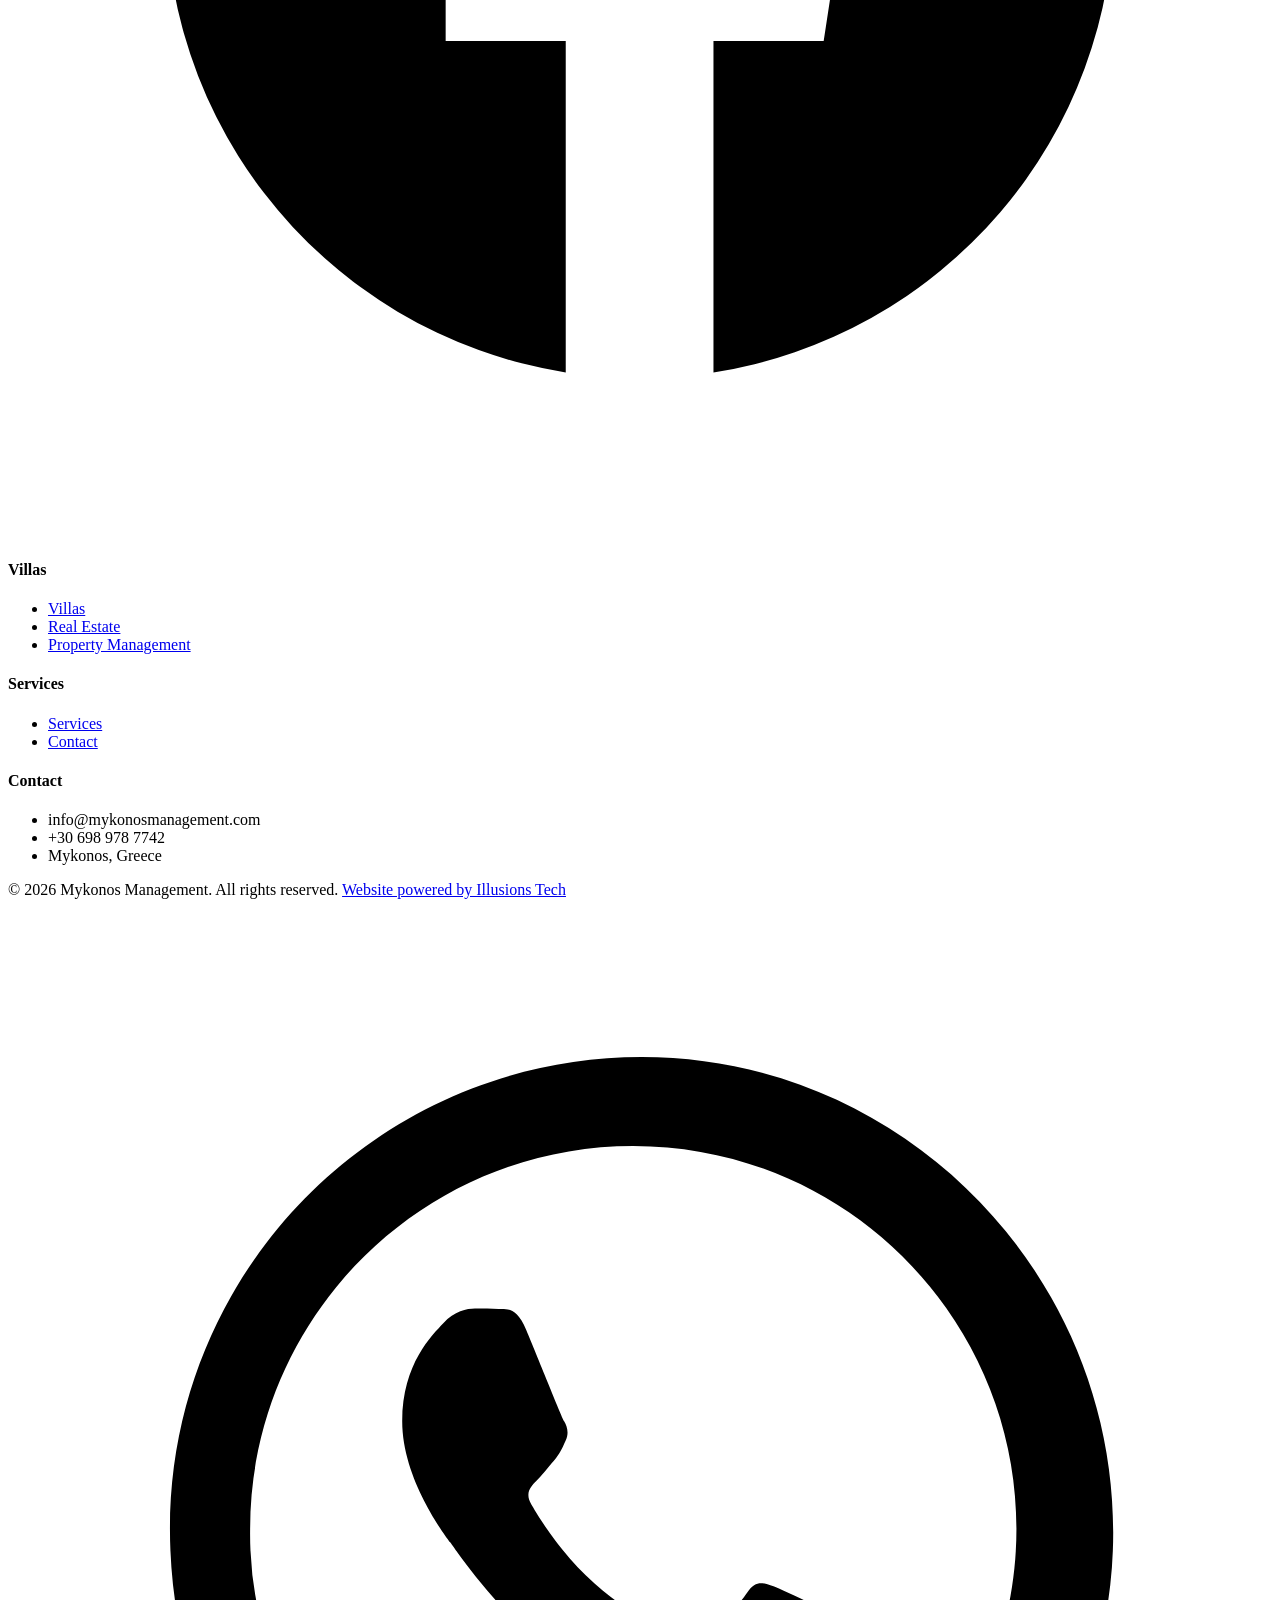
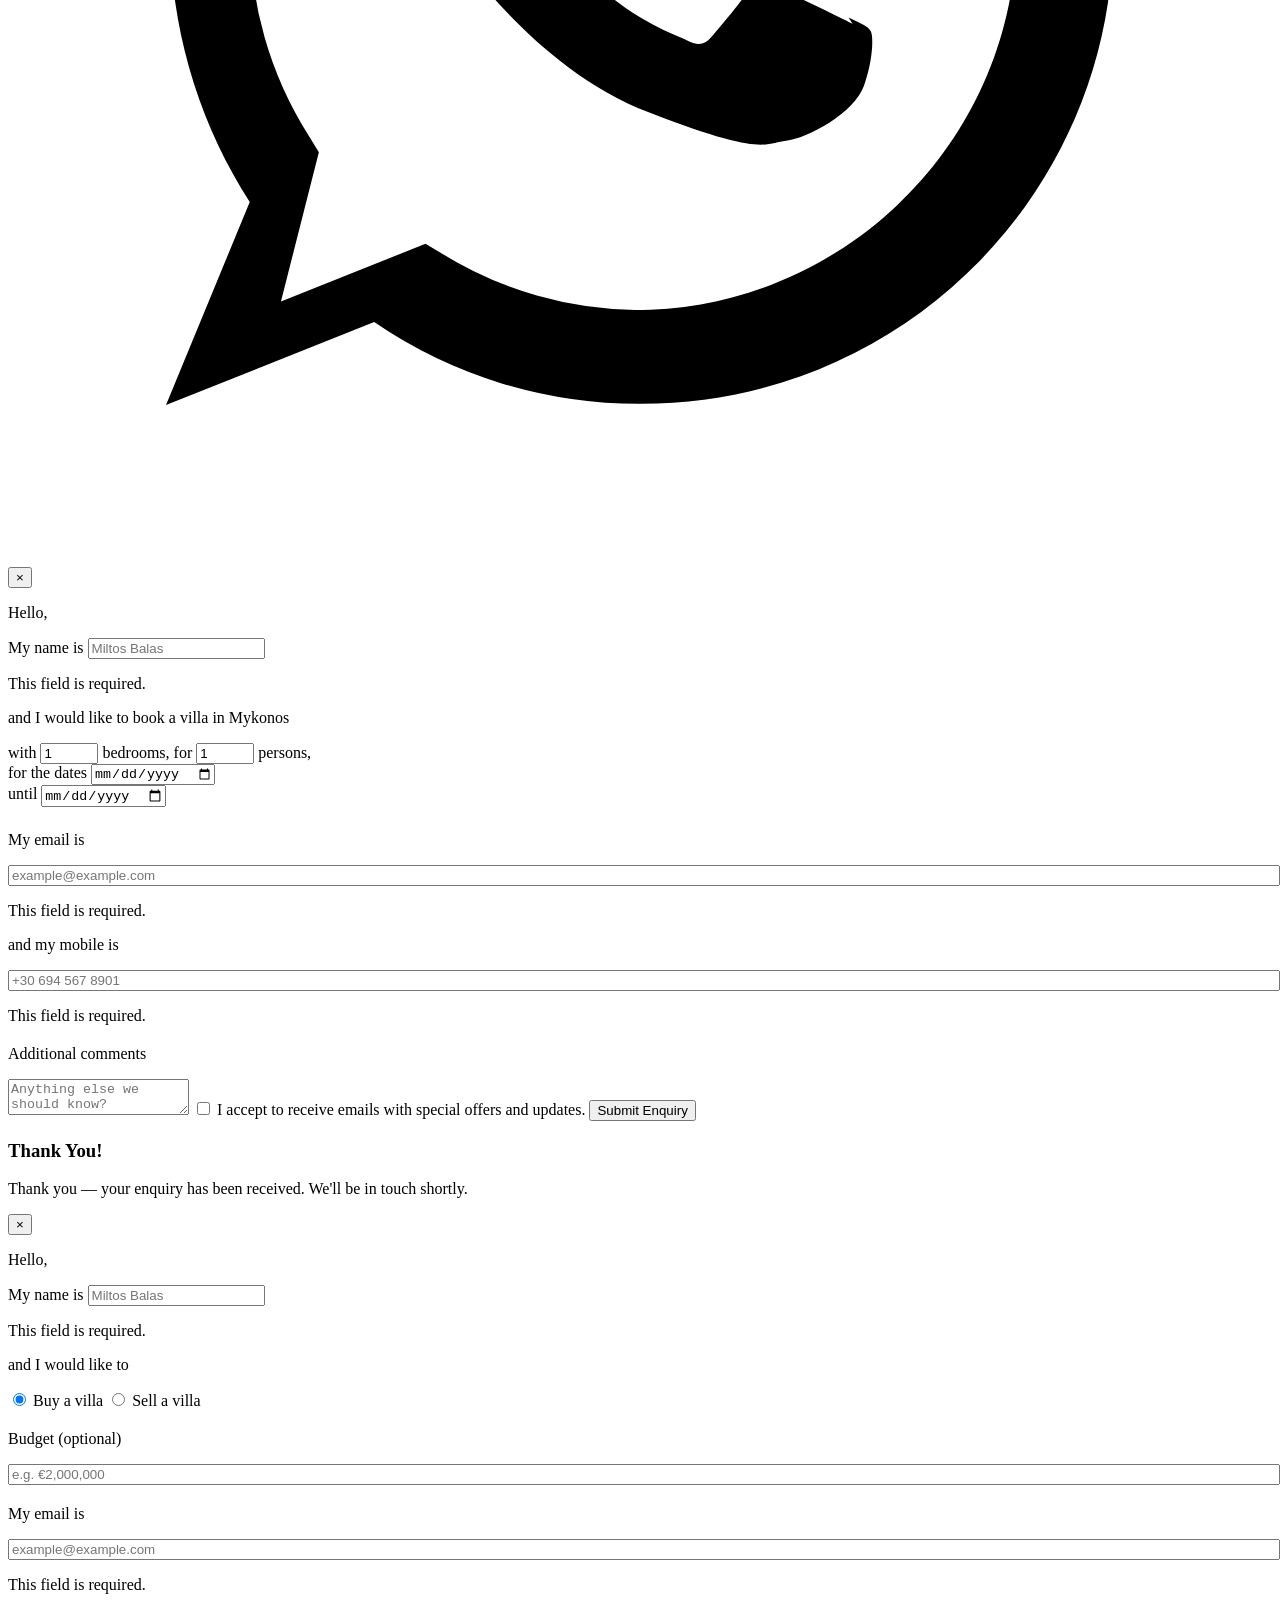
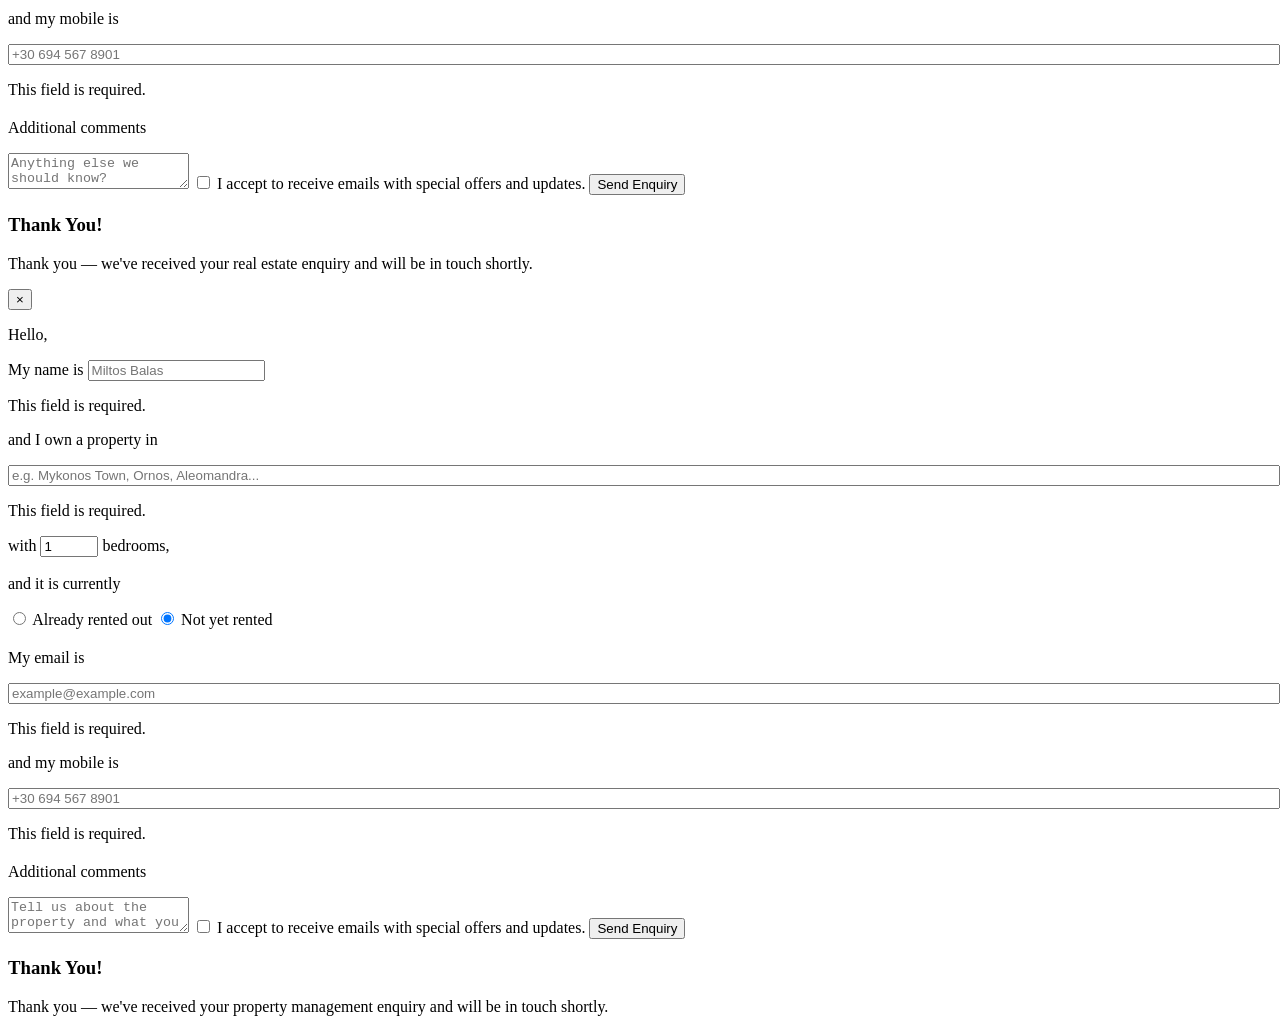
==== commit 8b6f1aa0: "Add files via upload" ====
--- a/index.html
+++ b/index.html
@@ -3,7 +3,7 @@
 <head>
   <meta charset="UTF-8">
   <meta name="viewport" content="width=device-width, initial-scale=1.0">
-  <link rel="icon" type="image/jpeg" href="https://i.ibb.co/tTmDKdsp/Whats-App-Image-2026-06-18-at-21-40-55.jpg">
+  <link rel="icon" type="image/jpeg" href="https://i.ibb.co/mrbrYw0R/mykonos-management.png">
   <link rel="stylesheet" href="assets/css/style.css">
   <title>Mykonos Management — Private Villas, Real Estate &amp; Property Management</title>
   <meta name="description" content="Mykonos Management — private villa rentals, real estate and full property management across Mykonos, Greece.">
@@ -22,7 +22,7 @@
   <header class="site-header">
     <div class="container header-row">
       <a href="index.html" class="brand">
-        <img src="https://i.ibb.co/tTmDKdsp/Whats-App-Image-2026-06-18-at-21-40-55.jpg" alt="Mykonos Management" class="brand-logo" onerror="this.style.display='none'; this.nextElementSibling.style.display='inline-flex';">
+        <img src="https://i.ibb.co/mrbrYw0R/mykonos-management.png" alt="Mykonos Management" class="brand-logo" onerror="this.style.display='none'; this.nextElementSibling.style.display='inline-flex';">
         <span class="brand-text" style="display:none;">MYKONOS <b>MANAGEMENT</b></span>
       </a>
       <nav class="main-nav">
@@ -84,7 +84,7 @@
       <div class="dest-tabs reveal" id="homeDestTabs">
         <button class="dest-tab active" data-dest="all" data-i18n="dest_all">All Destinations</button>
         <button class="dest-tab" data-dest="mykonos" data-i18n="dest_mykonos">Mykonos</button>
-        <button class="dest-tab" data-dest="antiparos" data-i18n="dest_antiparos">Albania</button>
+        <button class="dest-tab" data-dest="albania" data-i18n="dest_albania">Albania</button>
       </div>
       <div class="villas-grid reveal" id="villaGrid"></div>
     </div>
@@ -121,7 +121,6 @@
   <script>
     document.addEventListener("DOMContentLoaded", ()=>{
       initDestinationTabs("homeDestTabs", "villaGrid", "all");
-      initBookingModal();
       applyLang(getLang());
     });
   </script>
@@ -132,7 +131,7 @@
       <div class="footer-grid">
         <div>
           <div class="footer-brand">
-            <img src="https://i.ibb.co/tTmDKdsp/Whats-App-Image-2026-06-18-at-21-40-55.jpg" alt="logo" onerror="this.style.display='none'">
+            <img src="https://i.ibb.co/mrbrYw0R/mykonos-management.png" alt="logo" onerror="this.style.display='none'">
           </div>
           <p data-i18n="footer_tagline">Private villas, real estate &amp; property management in Mykonos, Greece.</p>
           <div class="social-row">
@@ -182,7 +181,7 @@
         <p class="book-line" data-i18n="form_hello">Hello,</p>
         <div class="field-row">
           <span data-i18n="form_name_label">My name is</span>
-          <input type="text" class="field" id="bk-name" placeholder="Jon Snow" required>
+          <input type="text" class="field" id="bk-name" placeholder="Miltos Balas" required>
         </div>
         <p class="field-err" id="err-name" data-i18n="form_required">This field is required.</p>
 
@@ -240,7 +239,7 @@
         <p class="book-line" data-i18n="form_hello">Hello,</p>
         <div class="field-row">
           <span data-i18n="form_name_label">My name is</span>
-          <input type="text" class="field" id="re-name" placeholder="Jon Snow" required>
+          <input type="text" class="field" id="re-name" placeholder="Miltos Balas" required>
         </div>
         <p class="field-err" data-i18n="form_required">This field is required.</p>
 
@@ -279,6 +278,59 @@
   </div>
 
 
+  <div class="modal-overlay" id="propMgmtModal">
+    <div class="modal-box">
+      <button class="modal-close" data-close-booking aria-label="Close">&times;</button>
+      <form id="propMgmtForm">
+        <p class="book-line" data-i18n="form_hello">Hello,</p>
+        <div class="field-row">
+          <span data-i18n="form_name_label">My name is</span>
+          <input type="text" class="field" id="pm-name" placeholder="Miltos Balas" required>
+        </div>
+        <p class="field-err" data-i18n="form_required">This field is required.</p>
+
+        <p class="book-line" data-i18n="pm_intro">and I own a property in</p>
+        <input type="text" class="field" id="pm-location" style="width:100%" data-i18n-ph="pm_location_ph" placeholder="e.g. Mykonos Town, Ornos, Aleomandra..." required>
+        <p class="field-err" data-i18n="form_required">This field is required.</p>
+
+        <div class="field-row" style="margin-top:14px;">
+          <span data-i18n="pm_with">with</span>
+          <input type="number" min="1" value="1" class="field" style="width:50px" id="pm-bedrooms">
+          <span data-i18n="pm_bedrooms_label">bedrooms,</span>
+        </div>
+
+        <p class="book-line" style="margin-top:18px;" data-i18n="pm_rented_q">and it is currently</p>
+        <div class="radio-row">
+          <label><input type="radio" name="pm-rented" id="pm-rented-yes" value="yes"> <span data-i18n="pm_rented_yes">Already rented out</span></label>
+          <label><input type="radio" name="pm-rented" id="pm-rented-no" value="no" checked> <span data-i18n="pm_rented_no">Not yet rented</span></label>
+        </div>
+
+        <p class="book-line" style="margin-top:20px;" data-i18n="form_email_intro">My email is</p>
+        <input type="email" class="field" id="pm-email" style="width:100%" placeholder="example@example.com" required>
+        <p class="field-err" data-i18n="form_required">This field is required.</p>
+
+        <p class="book-line" data-i18n="form_mobile_intro">and my mobile is</p>
+        <input type="tel" class="field" id="pm-phone" style="width:100%" placeholder="+30 694 567 8901" required>
+        <p class="field-err" data-i18n="form_required">This field is required.</p>
+
+        <p class="book-line" style="margin-top:20px;" data-i18n="form_comments">Additional comments</p>
+        <textarea class="field" id="pm-comments" data-i18n-ph="pm_comments_ph" placeholder="Tell us about the property and what you need..."></textarea>
+
+        <label class="checkbox-row">
+          <input type="checkbox" id="pm-consent">
+          <span data-i18n="form_consent">I accept to receive emails with special offers and updates.</span>
+        </label>
+
+        <button type="submit" class="btn btn-navy modal-submit" data-i18n="pm_submit">Send Enquiry</button>
+      </form>
+      <div class="modal-success" id="propMgmtSuccess">
+        <h3 data-i18n="pm_sent_title">Thank You!</h3>
+        <p data-i18n="pm_sent">Thank you — we've received your property management enquiry and will be in touch shortly.</p>
+      </div>
+    </div>
+  </div>
+
+
   <script src="assets/js/translations.js"></script>
   <script src="assets/js/villas-data.js"></script>
   <script src="assets/js/main.js"></script>
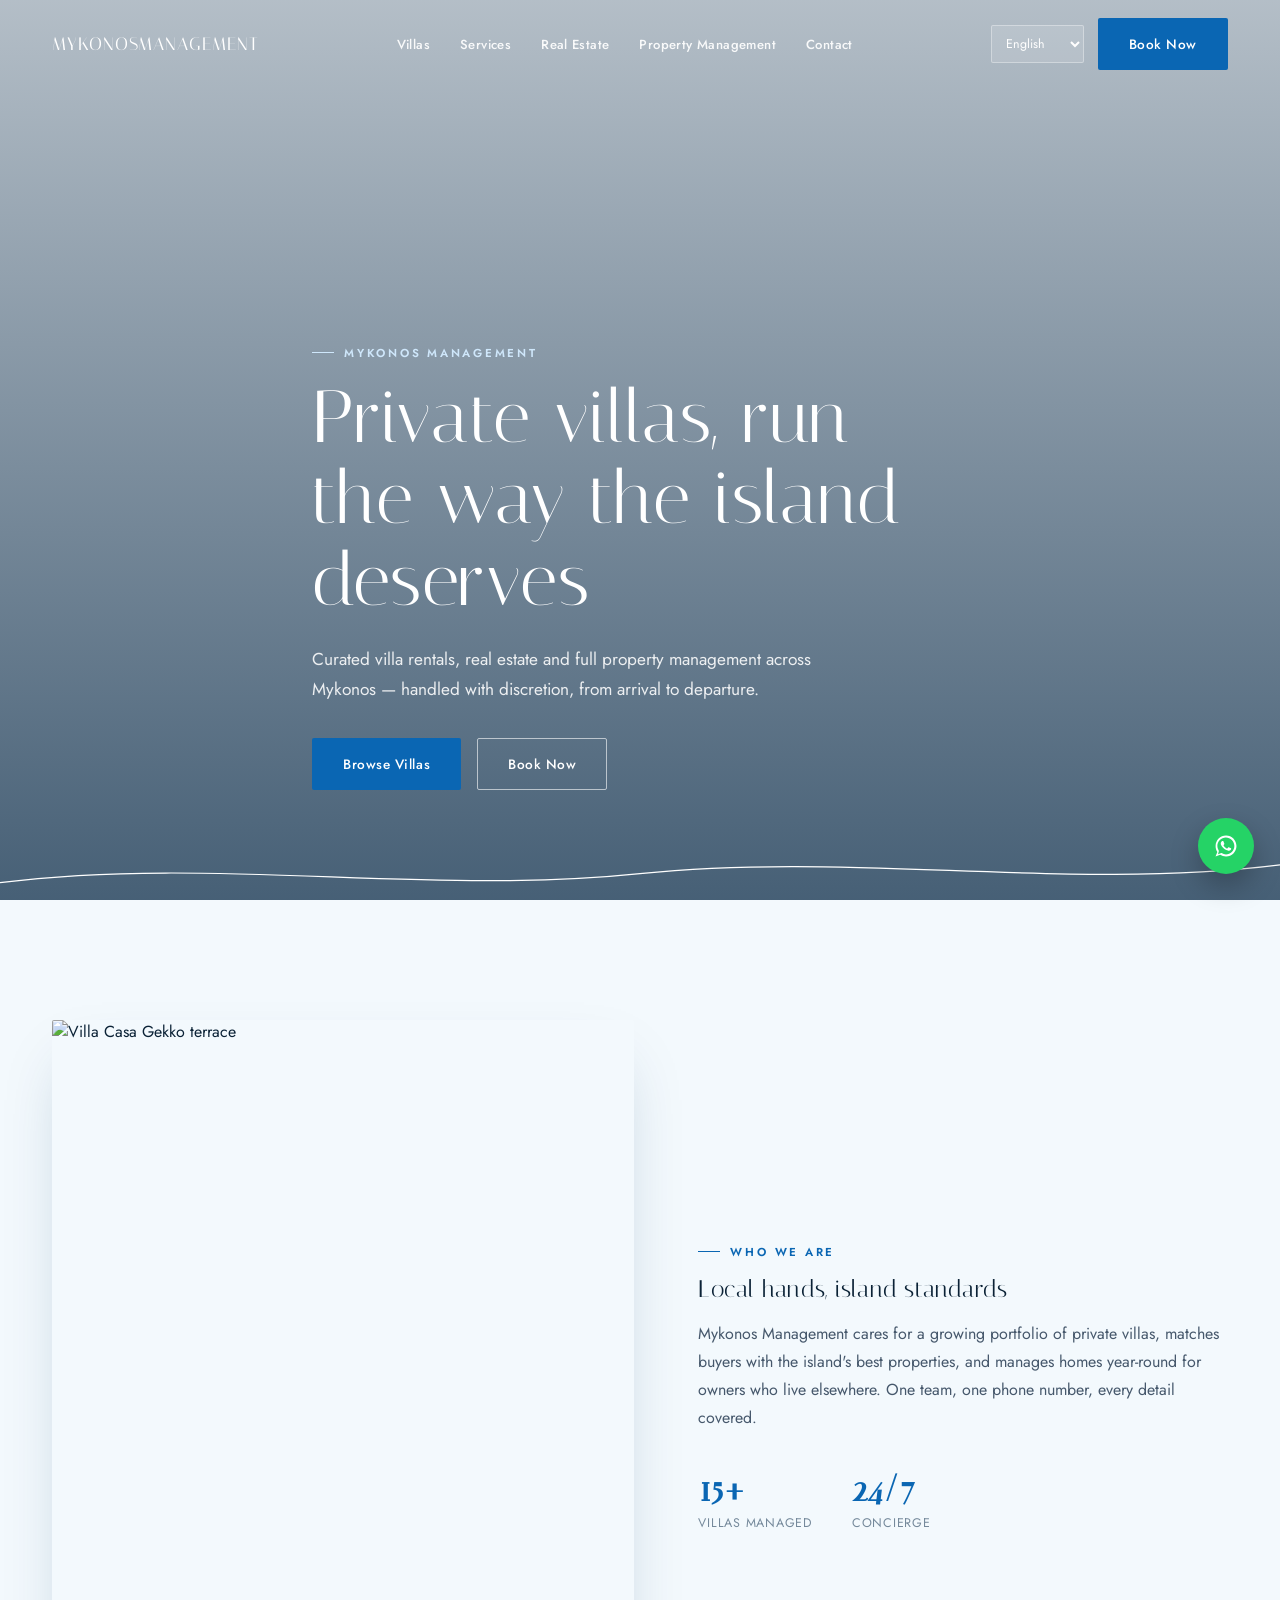
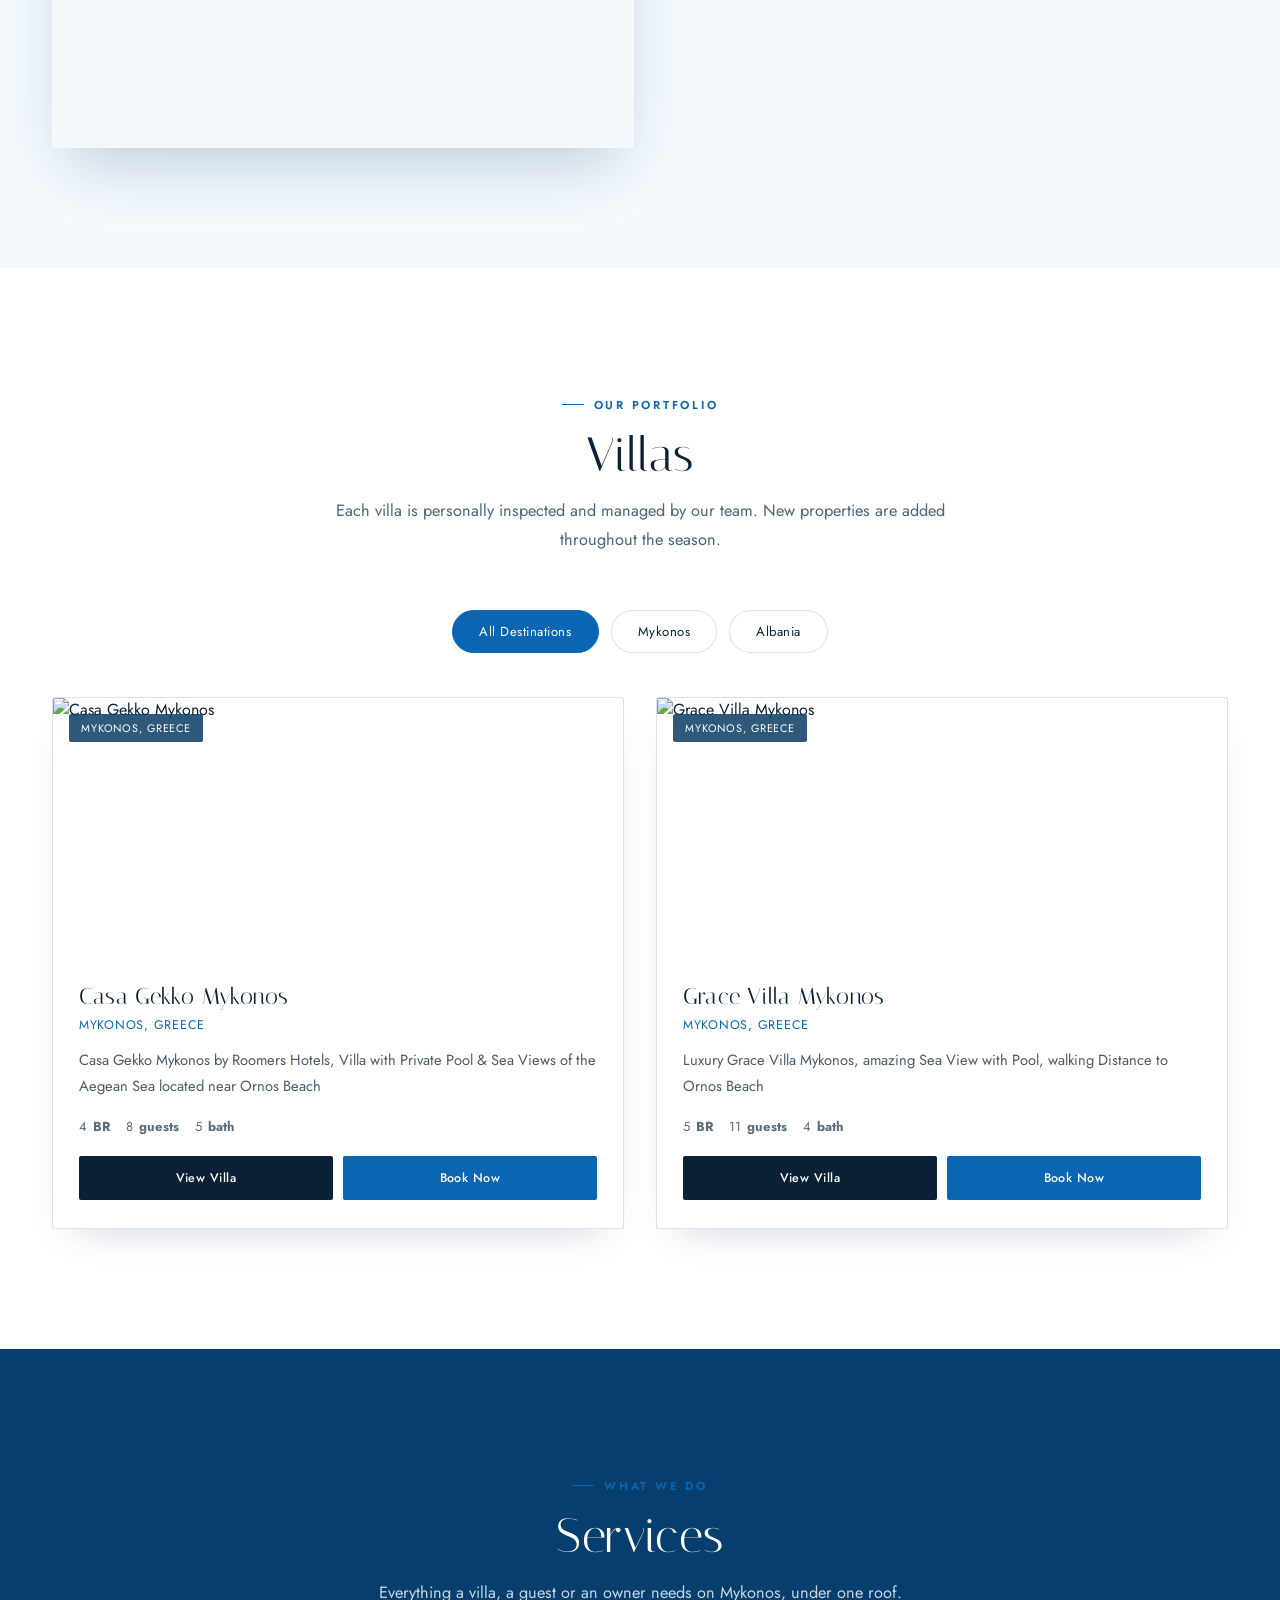
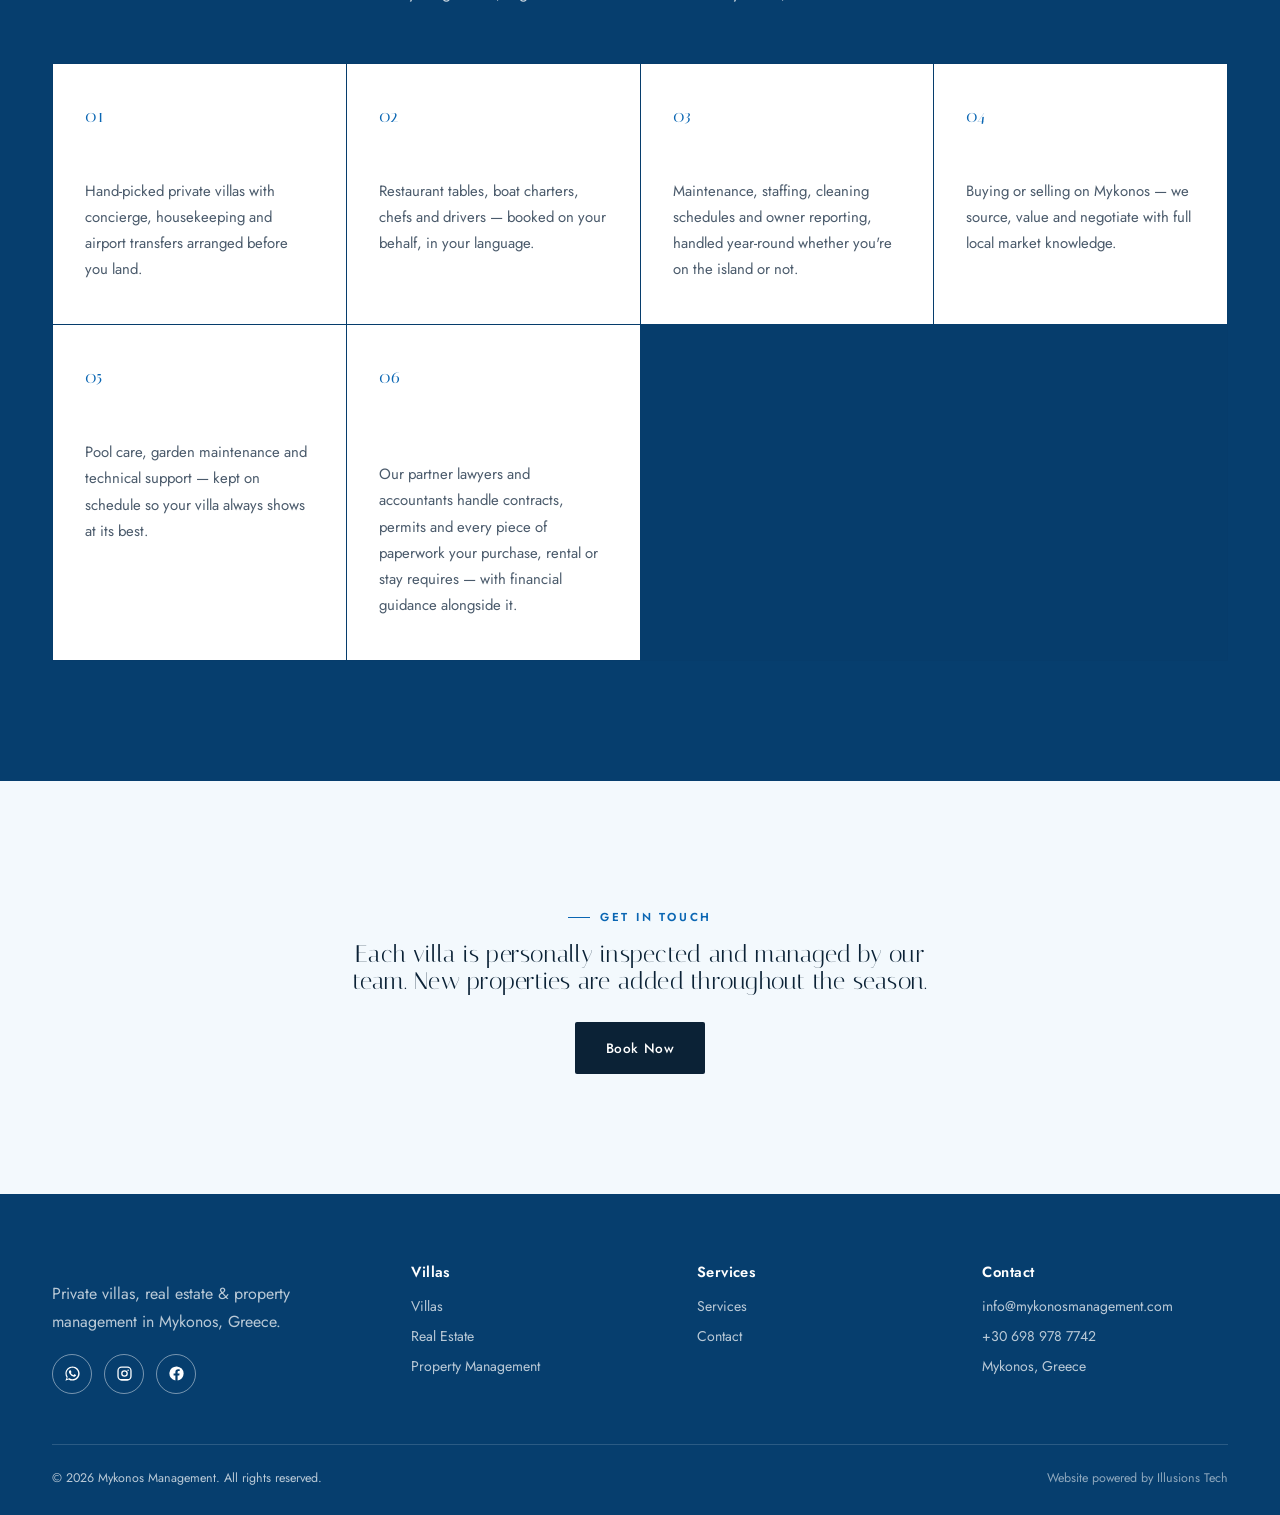
==== commit 54d64b74: "Update index.html" ====
--- a/index.html
+++ b/index.html
@@ -86,7 +86,7 @@
         <button class="dest-tab" data-dest="mykonos" data-i18n="dest_mykonos">Mykonos</button>
         <button class="dest-tab" data-dest="albania" data-i18n="dest_albania">Albania</button>
       </div>
-      <div class="villas-grid reveal" id="villaGrid"></div>
+      <div class="villas-grid" id="villaGrid"></div>
     </div>
   </section>
 
--- a/assets/css/style.css
+++ b/assets/css/style.css
@@ -0,0 +1,354 @@
+@import url('https://fonts.googleapis.com/css2?family=Italiana&family=Jost:wght@300;400;500;600;700&display=swap');
+
+:root{
+  --blue:#0a66b3;
+  --blue-deep:#063e6e;
+  --blue-soft:#3f93d6;
+  --blue-pale:#eaf4fb;
+  --white:#ffffff;
+  --sky:#f3f9fd;
+  --ink:#0b2236;
+  --line:rgba(10,60,100,.14);
+  --shadow:0 30px 60px -20px rgba(10,60,100,.25);
+  --ease:cubic-bezier(.16,.84,.44,1);
+}
+
+*{box-sizing:border-box;}
+html{scroll-behavior:smooth;scrollbar-color:var(--blue) var(--sky);scrollbar-width:thin;}
+::-webkit-scrollbar{width:11px;height:11px;}
+::-webkit-scrollbar-track{background:var(--sky);}
+::-webkit-scrollbar-thumb{background:var(--blue);border-radius:6px;border:2px solid var(--sky);}
+::-webkit-scrollbar-thumb:hover{background:var(--blue-deep);}
+body{
+  margin:0;
+  font-family:'Jost',sans-serif;
+  color:var(--ink);
+  background:var(--white);
+  -webkit-font-smoothing:antialiased;
+  overflow-x:hidden;
+}
+img{max-width:100%;display:block;}
+a{color:inherit;text-decoration:none;}
+h1,h2,h3,h4{
+  font-family:'Italiana',serif;
+  font-weight:400;
+  margin:0;
+  letter-spacing:.01em;
+  line-height:1.1;
+}
+p{line-height:1.75;margin:0;}
+.container{max-width:1240px;margin:0 auto;padding:0 32px;}
+@media(max-width:640px){.container{padding:0 20px;}}
+
+.eyebrow{
+  display:inline-flex;align-items:center;gap:10px;
+  font-size:.72rem;letter-spacing:.24em;text-transform:uppercase;
+  color:var(--blue);font-weight:600;margin-bottom:16px;
+}
+.eyebrow::before{content:"";width:22px;height:1px;background:var(--blue);}
+
+.btn{
+  display:inline-flex;align-items:center;justify-content:center;gap:8px;
+  padding:15px 30px;border-radius:2px;font-size:.85rem;font-weight:500;
+  letter-spacing:.04em;cursor:pointer;border:1px solid transparent;
+  transition:all .35s var(--ease);white-space:nowrap;font-family:'Jost',sans-serif;
+}
+.btn-gold,.btn-blue{background:var(--blue);color:var(--white);}
+.btn-gold:hover,.btn-blue:hover{background:var(--blue-deep);transform:translateY(-2px);}
+.btn-outline{border:1px solid rgba(255,255,255,.6);color:var(--white);}
+.btn-outline:hover{background:rgba(255,255,255,.15);}
+.btn-navy{background:var(--ink);color:var(--white);}
+.btn-navy:hover{background:#000;transform:translateY(-2px);}
+.btn-white{background:var(--white);color:var(--blue);}
+.btn-white:hover{background:var(--blue-pale);transform:translateY(-2px);}
+
+/* ===== PRELOADER ===== */
+#preloader{
+  position:fixed;inset:0;background:#fff;z-index:9999;
+  display:flex;flex-direction:column;align-items:center;justify-content:center;gap:26px;
+  transition:opacity .6s var(--ease),visibility .6s var(--ease);
+}
+#preloader.hide{opacity:0;visibility:hidden;pointer-events:none;}
+#preloader img{width:150px;height:auto;animation:floatLogo 2.6s ease-in-out infinite;}
+@keyframes floatLogo{0%,100%{transform:translateY(0);}50%{transform:translateY(-8px);}}
+.preloader-bar{width:200px;height:3px;background:var(--blue-pale);border-radius:4px;overflow:hidden;}
+.preloader-bar i{display:block;height:100%;width:40%;background:var(--blue);border-radius:4px;
+  animation:loadBar 1.1s ease-in-out infinite;}
+@keyframes loadBar{0%{transform:translateX(-100%);}100%{transform:translateX(250%);}}
+.preloader-text{font-family:'Jost',sans-serif;font-size:.74rem;letter-spacing:.2em;text-transform:uppercase;color:var(--blue);}
+
+/* ===== HEADER ===== */
+.site-header{
+  position:fixed;top:0;left:0;right:0;z-index:1000;
+  padding:18px 0;transition:padding .4s var(--ease);
+}
+/* Background lives on a ::before layer (not the header itself) so that
+   backdrop-filter never becomes the containing block for the fixed
+   mobile nav overlay — that was the cause of the "menu cut off when
+   scrolled" bug. */
+.site-header::before{
+  content:"";position:absolute;inset:0;z-index:-1;opacity:0;
+  background:rgba(255,255,255,.97);box-shadow:0 2px 24px rgba(10,60,100,.12);
+  transition:opacity .4s var(--ease);
+}
+.site-header.solid::before{opacity:1;backdrop-filter:blur(10px);}
+.site-header.solid{padding:12px 0;}
+.header-row{display:flex;align-items:center;justify-content:space-between;gap:24px;}
+.brand{display:flex;align-items:center;gap:10px;color:var(--white);}
+.brand-logo{height:76px;width:auto;object-fit:contain;transition:height .3s var(--ease);}
+.site-header.solid .brand-logo{height:62px;}
+.brand-text{font-family:'Italiana',serif;font-size:1.15rem;letter-spacing:.05em;color:#fff;}
+.site-header.solid .brand-text,.site-header.solid .main-nav a{color:var(--ink);}
+.brand-text b{font-weight:400;}
+
+.main-nav{display:flex;align-items:center;gap:30px;}
+.main-nav a{
+  color:rgba(255,255,255,.92);font-size:.82rem;letter-spacing:.03em;font-weight:500;
+  position:relative;padding:6px 0;transition:color .3s;
+}
+.main-nav a::after{content:"";position:absolute;left:0;right:0;bottom:0;height:1px;background:var(--blue);transform:scaleX(0);transition:transform .3s var(--ease);}
+.main-nav a:hover::after,.main-nav a.active::after{transform:scaleX(1);}
+
+.header-actions{display:flex;align-items:center;gap:14px;}
+.lang-select{
+  background:rgba(255,255,255,.12);color:#fff;border:1px solid rgba(255,255,255,.35);
+  border-radius:2px;padding:8px 10px;font-size:.78rem;font-family:'Jost',sans-serif;cursor:pointer;
+}
+.site-header.solid .lang-select{background:var(--blue-pale);color:var(--ink);border-color:var(--line);}
+.lang-select option{color:#111;}
+
+.nav-toggle{display:none;background:none;border:none;color:#fff;font-size:1.6rem;cursor:pointer;}
+.site-header.solid .nav-toggle{color:var(--ink);}
+@media(max-width:980px){
+  .main-nav{position:fixed;top:0;left:0;right:0;bottom:0;background:var(--blue-deep);flex-direction:column;justify-content:center;gap:26px;
+    overflow-y:auto;padding:80px 24px;transform:translateY(-110%);transition:transform .45s var(--ease);}
+  .main-nav.open{transform:translateY(0);}
+  .main-nav a{font-size:1.15rem;color:#fff !important;}
+  .nav-toggle{display:block;z-index:1100;}
+  .header-actions .btn{display:none;}
+}
+
+/* ===== HERO ===== */
+.hero{
+  position:relative;min-height:100vh;display:flex;align-items:flex-end;
+  background:linear-gradient(180deg,rgba(6,40,70,.3),rgba(6,40,70,.74)),
+             url('https://i.ibb.co/knHYVPP/casagekko-mykonos-04.jpg') center/cover no-repeat;
+  color:#fff;padding-bottom:110px;
+}
+.hero-inner{max-width:720px;}
+.hero-inner .eyebrow{color:#cfe7fb;}
+.hero-inner .eyebrow::before{background:#cfe7fb;}
+.hero h1{font-size:clamp(2.6rem,5.8vw,4.8rem);color:#fff;margin-bottom:22px;
+  animation:riseIn 1s var(--ease) both;}
+.hero p.lead{font-size:1.08rem;color:rgba(255,255,255,.88);max-width:560px;margin-bottom:34px;
+  animation:riseIn 1s .15s var(--ease) both;}
+.hero-cta{display:flex;gap:16px;flex-wrap:wrap;animation:riseIn 1s .3s var(--ease) both;}
+@keyframes riseIn{from{opacity:0;transform:translateY(24px);}to{opacity:1;transform:translateY(0);}}
+
+.horizon{position:absolute;bottom:0;left:0;width:100%;line-height:0;}
+.horizon svg{width:100%;display:block;}
+.horizon path{stroke:#fff;stroke-width:1.4;fill:none;
+  stroke-dasharray:2200;stroke-dashoffset:2200;animation:drawLine 2.6s 1s var(--ease) forwards;}
+@keyframes drawLine{to{stroke-dashoffset:0;}}
+
+/* ===== SECTIONS ===== */
+section{padding:120px 0;}
+@media(max-width:780px){section{padding:80px 0;}}
+.section-head{max-width:640px;margin-bottom:56px;}
+.section-head.center{margin-left:auto;margin-right:auto;text-align:center;}
+.section-head h2{font-size:clamp(2.1rem,3.8vw,3rem);}
+.section-head p{margin-top:16px;color:#4a6478;font-size:1.02rem;}
+
+.bg-sand{background:var(--sky);}
+.bg-navy{background:var(--blue-deep);color:#fff;}
+.bg-navy .section-head p{color:rgba(255,255,255,.78);}
+.bg-navy h2{color:#fff;}
+
+.reveal{opacity:0;transform:translateY(30px);transition:opacity .9s var(--ease),transform .9s var(--ease);}
+.reveal.in{opacity:1;transform:translateY(0);}
+
+/* ===== ABOUT ===== */
+.about-grid{display:grid;grid-template-columns:1.1fr 1fr;gap:64px;align-items:center;}
+.about-media{position:relative;border-radius:2px;overflow:hidden;box-shadow:var(--shadow);}
+.about-media img{aspect-ratio:4/5;object-fit:cover;}
+.stat-row{display:flex;gap:40px;margin-top:36px;flex-wrap:wrap;}
+.stat b{display:block;font-family:'Italiana',serif;font-size:2.2rem;color:var(--blue);}
+.stat span{font-size:.78rem;letter-spacing:.06em;text-transform:uppercase;color:#75899b;}
+@media(max-width:880px){.about-grid{grid-template-columns:1fr;gap:36px;}}
+
+/* ===== DESTINATION TABS ===== */
+.dest-tabs{display:flex;gap:12px;justify-content:center;flex-wrap:wrap;margin-bottom:44px;}
+.dest-tab{
+  padding:11px 26px;border:1px solid var(--line);border-radius:30px;font-size:.82rem;
+  letter-spacing:.04em;cursor:pointer;background:#fff;color:var(--ink);transition:all .3s var(--ease);
+  font-family:'Jost',sans-serif;
+}
+.dest-tab:hover{border-color:var(--blue);}
+.dest-tab.active{background:var(--blue);color:#fff;border-color:var(--blue);}
+
+/* ===== VILLAS GRID ===== */
+.villas-grid{display:grid;grid-template-columns:repeat(auto-fit,minmax(310px,1fr));gap:32px;}
+.villa-card{
+  position:relative;border-radius:3px;overflow:hidden;background:#fff;box-shadow:0 18px 40px -22px rgba(10,60,100,.25);
+  transition:transform .45s var(--ease),box-shadow .45s var(--ease);border:1px solid var(--line);
+}
+.villa-card:hover{transform:translateY(-8px);box-shadow:0 30px 55px -20px rgba(10,60,100,.32);}
+.villa-card .img-wrap{position:relative;height:260px;overflow:hidden;}
+.villa-card .img-wrap img{width:100%;height:100%;object-fit:cover;transition:transform .8s var(--ease);}
+.villa-card:hover .img-wrap img{transform:scale(1.08);}
+.villa-tag{position:absolute;top:16px;left:16px;background:rgba(10,60,100,.85);color:#fff;font-size:.68rem;
+  letter-spacing:.08em;text-transform:uppercase;padding:6px 12px;border-radius:2px;}
+.villa-body{padding:26px 26px 28px;}
+.villa-body h3{font-size:1.45rem;margin-bottom:6px;}
+.villa-loc{color:var(--blue);font-size:.78rem;letter-spacing:.06em;text-transform:uppercase;margin-bottom:14px;display:block;}
+.villa-body p{color:#4a5a6b;font-size:.92rem;margin-bottom:18px;}
+.villa-meta{display:flex;gap:16px;color:#5a6b7c;font-size:.82rem;margin-bottom:20px;flex-wrap:wrap;}
+.villa-meta span{display:flex;align-items:center;gap:6px;}
+.villa-actions{display:flex;gap:10px;flex-wrap:wrap;}
+.villa-actions .btn{flex:1;padding:12px 16px;font-size:.78rem;}
+.empty-state{text-align:center;padding:60px 20px;color:#75899b;font-size:.95rem;}
+
+/* ===== SERVICES ===== */
+.services-grid{display:grid;grid-template-columns:repeat(auto-fit,minmax(250px,1fr));gap:1px;background:var(--line);border:1px solid var(--line);}
+.service-card{background:#fff;padding:42px 32px;transition:background .35s;}
+.service-card:hover{background:var(--sky);}
+.service-num{font-family:'Italiana',serif;color:var(--blue);font-size:1.1rem;margin-bottom:18px;display:block;}
+.service-card h3{font-size:1.25rem;margin-bottom:12px;}
+.service-card p{color:#4a5a6b;font-size:.93rem;}
+
+/* ===== SPLIT (real estate / property mgmt) ===== */
+.split{display:grid;grid-template-columns:1fr 1fr;align-items:center;gap:0;}
+.split .media{height:100%;min-height:460px;background-size:cover;background-position:center;}
+.split .text{padding:80px 64px;}
+@media(max-width:900px){.split{grid-template-columns:1fr;}.split .media{min-height:320px;}.split .text{padding:56px 28px;}}
+
+/* ===== FOOTER ===== */
+footer{background:var(--blue-deep);color:rgba(255,255,255,.72);padding:70px 0 28px;}
+.footer-grid{display:grid;grid-template-columns:1.3fr 1fr 1fr 1fr;gap:40px;margin-bottom:50px;}
+.footer-grid h4{color:#fff;font-size:.92rem;margin-bottom:16px;font-family:'Jost',sans-serif;font-weight:600;letter-spacing:.03em;}
+.footer-grid ul{list-style:none;padding:0;margin:0;display:flex;flex-direction:column;gap:10px;font-size:.88rem;}
+.footer-grid ul a:hover{color:#fff;}
+.footer-brand{display:flex;align-items:center;gap:10px;margin-bottom:16px;}
+.footer-brand img{height:42px;width:auto;object-fit:contain;}
+.social-row{display:flex;gap:12px;margin-top:18px;}
+.social-row a{
+  width:40px;height:40px;border-radius:50%;background:transparent;
+  border:1px solid rgba(255,255,255,.45);
+  display:flex;align-items:center;justify-content:center;transition:.3s;
+}
+.social-row a svg{width:19px;height:19px;fill:#fff;transition:.3s;}
+.social-row a:hover{background:rgba(255,255,255,.12);border-color:#fff;}
+.social-row a.ic-whatsapp svg{fill:#ffffff;}
+.social-row a.ic-instagram svg{fill:#ffffff;}
+.social-row a.ic-facebook svg{fill:#ffffff;}
+.footer-bottom{border-top:1px solid rgba(255,255,255,.15);padding-top:24px;display:flex;justify-content:space-between;flex-wrap:wrap;gap:10px;font-size:.78rem;}
+@media(max-width:780px){.footer-grid{grid-template-columns:1fr 1fr;}}
+
+/* ===== MODALS (booking + real estate) ===== */
+.modal-overlay{
+  position:fixed;inset:0;background:rgba(6,30,55,.65);backdrop-filter:blur(4px);
+  display:flex;align-items:center;justify-content:center;z-index:3000;padding:24px;
+  opacity:0;pointer-events:none;transition:opacity .3s var(--ease);
+}
+.modal-overlay.open{opacity:1;pointer-events:auto;}
+.modal-box{
+  background:#fff;max-width:560px;width:100%;max-height:88vh;overflow-y:auto;border-radius:3px;
+  padding:44px 40px;position:relative;transform:translateY(24px) scale(.98);transition:transform .35s var(--ease);
+}
+.modal-overlay.open .modal-box{transform:translateY(0) scale(1);}
+.modal-close{position:absolute;top:18px;right:18px;width:34px;height:34px;border-radius:50%;border:1px solid var(--line);
+  background:none;font-size:1.1rem;cursor:pointer;color:var(--blue-deep);display:flex;align-items:center;justify-content:center;}
+.modal-close:hover{background:var(--sky);}
+.book-line{font-size:1.02rem;margin:18px 0 6px;color:var(--ink);}
+.field{
+  border:none;border-bottom:1px dashed #b9cbd9;background:transparent;font-family:'Jost',sans-serif;
+  font-size:1.02rem;color:var(--blue-deep);padding:4px 2px;outline:none;min-width:140px;
+}
+.field:focus{border-bottom:1px solid var(--blue);}
+.field-row{display:flex;flex-wrap:wrap;align-items:baseline;gap:6px;}
+.field-err{color:#c0392b;font-size:.75rem;display:none;margin:2px 0 10px;}
+.field-err.show{display:block;}
+.date-row{display:flex;gap:18px;flex-wrap:wrap;margin-top:14px;}
+.date-field label{display:block;font-size:.78rem;color:#75899b;margin-bottom:6px;}
+.date-field input{border:1px solid var(--line);padding:10px 12px;border-radius:2px;font-family:'Jost',sans-serif;}
+textarea.field{width:100%;border:1px solid var(--line);border-bottom:1px solid var(--line);border-radius:2px;padding:12px;min-height:90px;resize:vertical;margin-top:6px;}
+.checkbox-row{display:flex;align-items:flex-start;gap:10px;margin:24px 0;font-size:.86rem;color:#4a5a6b;}
+.checkbox-row input{margin-top:3px;}
+.modal-submit{width:100%;margin-top:6px;}
+.modal-success{display:none;text-align:center;padding:30px 0;}
+.modal-success.show{display:block;}
+.modal-success h3{margin-bottom:10px;}
+.radio-row{display:flex;gap:22px;margin:14px 0 6px;}
+.radio-row label{display:flex;align-items:center;gap:8px;font-size:.92rem;color:var(--ink);cursor:pointer;}
+
+/* ===== GALLERY / LIGHTBOX ===== */
+.gallery-grid{display:grid;grid-template-columns:repeat(auto-fill,minmax(220px,1fr));gap:10px;}
+.gallery-grid figure{margin:0;overflow:hidden;border-radius:2px;cursor:pointer;aspect-ratio:1/1;}
+.gallery-grid img{width:100%;height:100%;object-fit:cover;transition:transform .5s var(--ease);}
+.gallery-grid figure:hover img{transform:scale(1.07);}
+.lightbox{position:fixed;inset:0;background:rgba(4,18,32,.96);z-index:4000;display:none;align-items:center;justify-content:center;}
+.lightbox.open{display:flex;}
+.lightbox img{max-width:90vw;max-height:84vh;object-fit:contain;}
+.lightbox-close,.lightbox-prev,.lightbox-next{
+  position:absolute;background:rgba(255,255,255,.1);border:1px solid rgba(255,255,255,.3);color:#fff;
+  border-radius:50%;width:46px;height:46px;display:flex;align-items:center;justify-content:center;cursor:pointer;font-size:1.3rem;
+}
+.lightbox-close{top:24px;right:24px;}
+.lightbox-prev{left:24px;top:50%;transform:translateY(-50%);}
+.lightbox-next{right:24px;top:50%;transform:translateY(-50%);}
+.lightbox-counter{position:absolute;bottom:24px;left:50%;transform:translateX(-50%);color:#fff;font-size:.82rem;letter-spacing:.05em;}
+
+/* ===== PAGE HEADER (inner pages) ===== */
+.page-hero{
+  padding:200px 0 90px;color:#fff;position:relative;overflow:hidden;
+  background:linear-gradient(180deg,rgba(6,40,70,.5),rgba(6,40,70,.82)),var(--bg-img) center/cover;
+}
+.page-hero.has-video{background:var(--ink);}
+.hero-video-bg{position:absolute;inset:0;overflow:hidden;}
+.hero-video-bg video{
+  position:absolute;top:50%;left:50%;width:100%;height:100%;
+  object-fit:cover;transform:translate(-50%,-50%);
+}
+.hero-video-overlay{position:absolute;inset:0;background:linear-gradient(180deg,rgba(6,40,70,.55),rgba(6,40,70,.85));}
+.page-hero .container{position:relative;z-index:2;}
+.page-hero h1{font-size:clamp(2.3rem,4.8vw,3.4rem);}
+.page-hero p{color:rgba(255,255,255,.82);max-width:560px;margin-top:14px;}
+
+/* ===== VIDEO EMBED (aerial tour) ===== */
+.video-embed{position:relative;width:100%;padding-bottom:56.25%;border-radius:3px;overflow:hidden;box-shadow:var(--shadow);background:#000;}
+.video-embed iframe,.video-embed video{position:absolute;inset:0;width:100%;height:100%;border:0;object-fit:cover;}
+
+/* ===== VILLA LOGO BADGE ===== */
+.villa-logo-badge{height:96px;width:auto;object-fit:contain;background:rgba(255,255,255,.96);
+  padding:12px 20px;border-radius:4px;margin-bottom:24px;box-shadow:0 10px 26px rgba(0,0,0,.25);}
+
+/* ===== FOOTER CREDIT ===== */
+.credit-link{color:rgba(255,255,255,.55);font-size:.78rem;transition:color .3s;}
+.credit-link:hover{color:#fff;}
+
+/* ===== VILLA DETAIL ===== */
+.villa-hero-meta{display:flex;gap:28px;flex-wrap:wrap;margin-top:24px;}
+.villa-hero-meta div{text-align:left;}
+.villa-hero-meta b{display:block;font-family:'Italiana',serif;font-size:1.4rem;}
+.villa-hero-meta span{font-size:.72rem;letter-spacing:.07em;text-transform:uppercase;color:rgba(255,255,255,.7);}
+
+/* ===== CONTACT PAGE ===== */
+.contact-grid{display:grid;grid-template-columns:1fr 1fr;gap:60px;}
+.contact-info-card{background:var(--blue-deep);color:#fff;padding:44px 38px;border-radius:2px;height:fit-content;}
+.contact-info-card h3{color:#fff;margin-bottom:18px;}
+.contact-info-card .line{display:flex;gap:14px;margin-bottom:16px;font-size:.92rem;color:rgba(255,255,255,.88);}
+@media(max-width:880px){.contact-grid{grid-template-columns:1fr;}}
+
+.form-card{background:var(--sky);padding:40px;border-radius:2px;}
+@media(max-width:600px){.form-card{padding:26px;}}
+
+/* whatsapp float */
+.fab{
+  position:fixed;bottom:26px;right:26px;width:56px;height:56px;border-radius:50%;
+  background:#25D366;color:#fff;display:flex;align-items:center;justify-content:center;
+  box-shadow:0 12px 28px rgba(0,0,0,.25);z-index:900;transition:transform .3s;
+}
+.fab svg{width:28px;height:28px;fill:#fff;}
+.fab:hover{transform:scale(1.08);}
+
+[dir="rtl"] .field-row{direction:rtl;}
